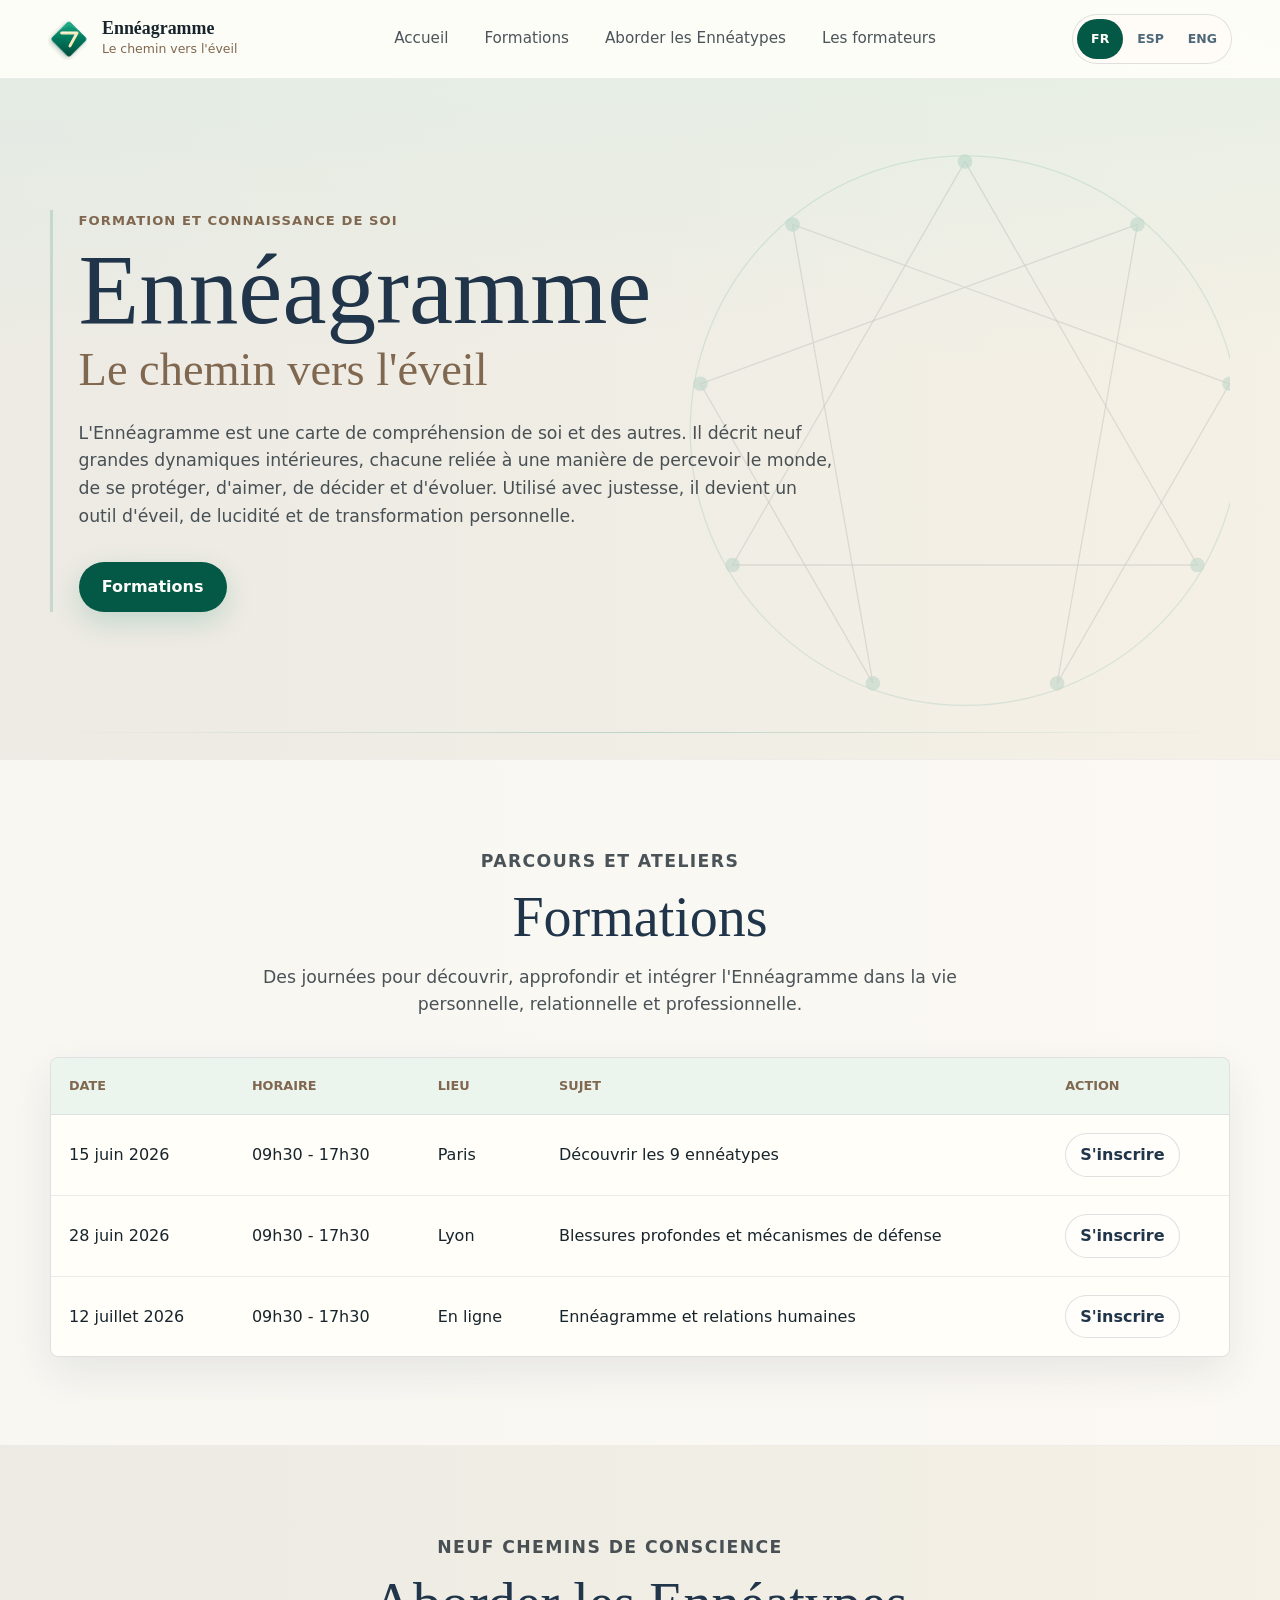
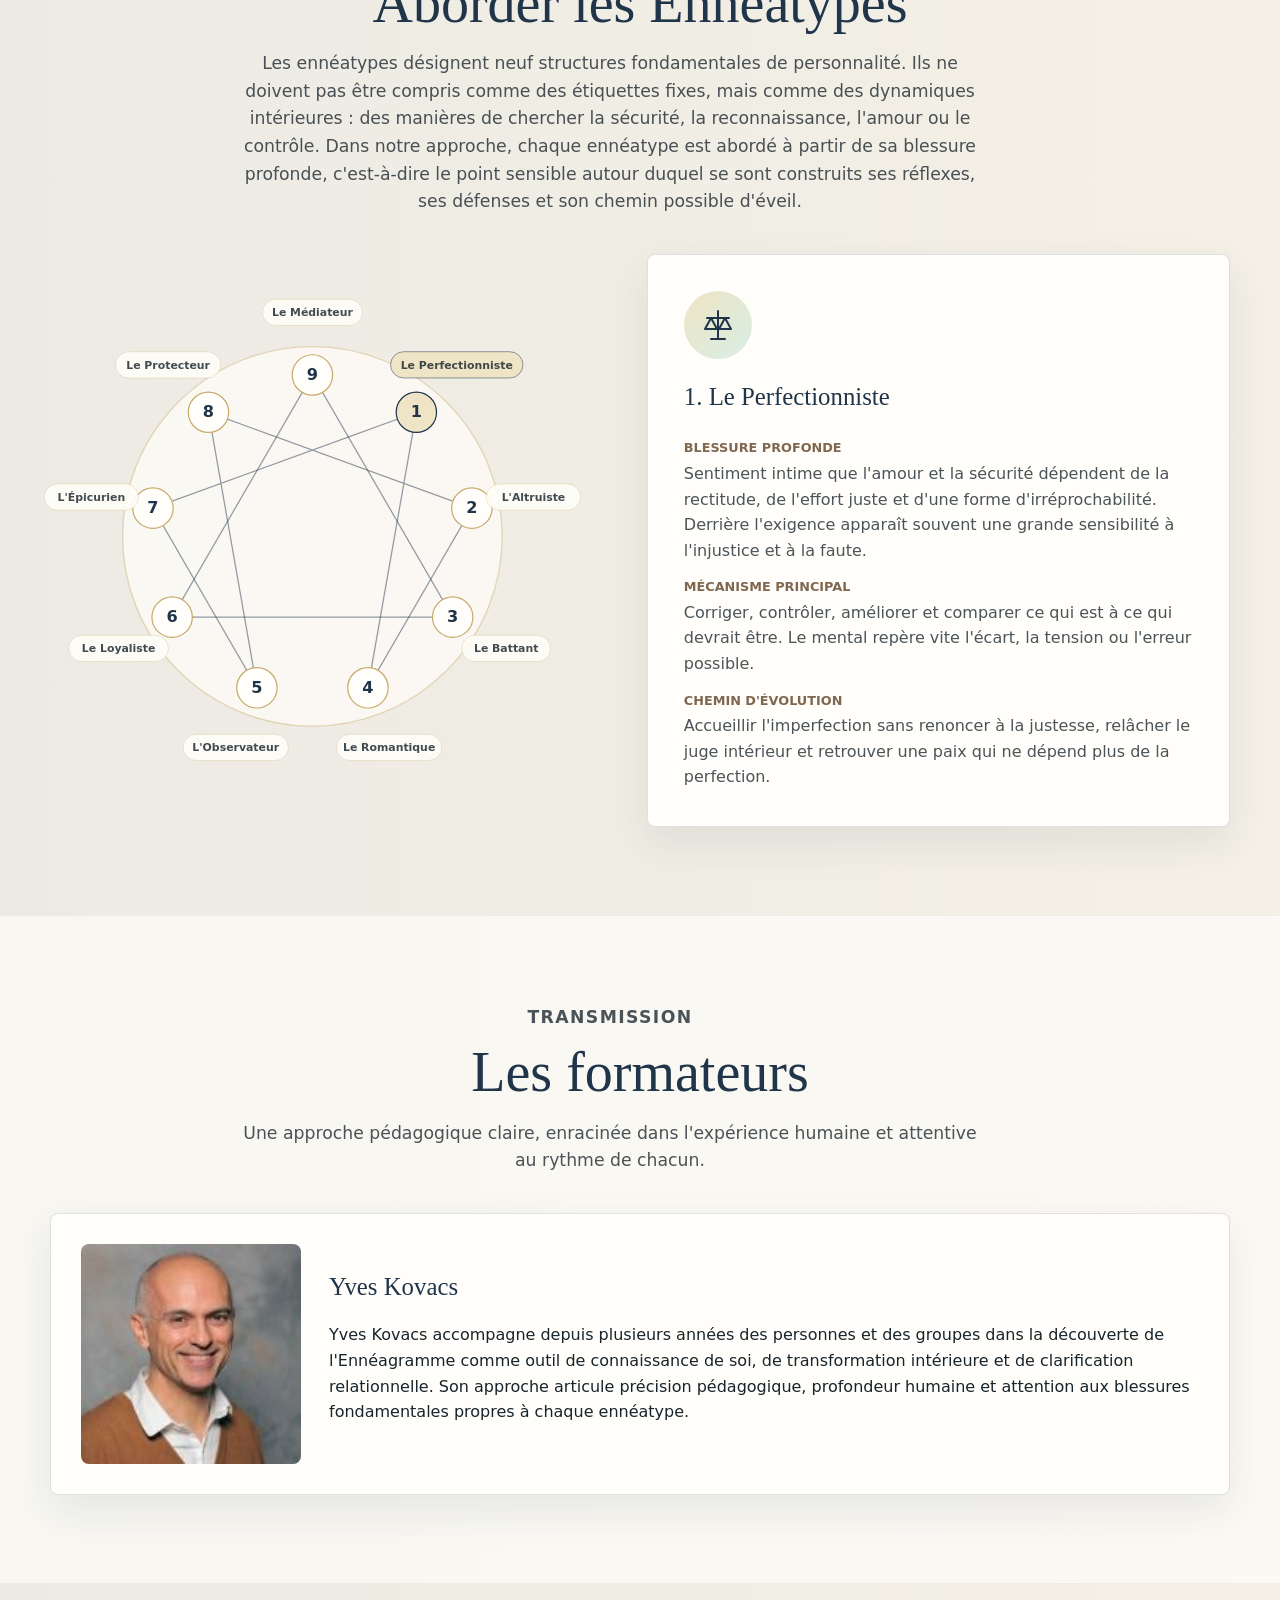
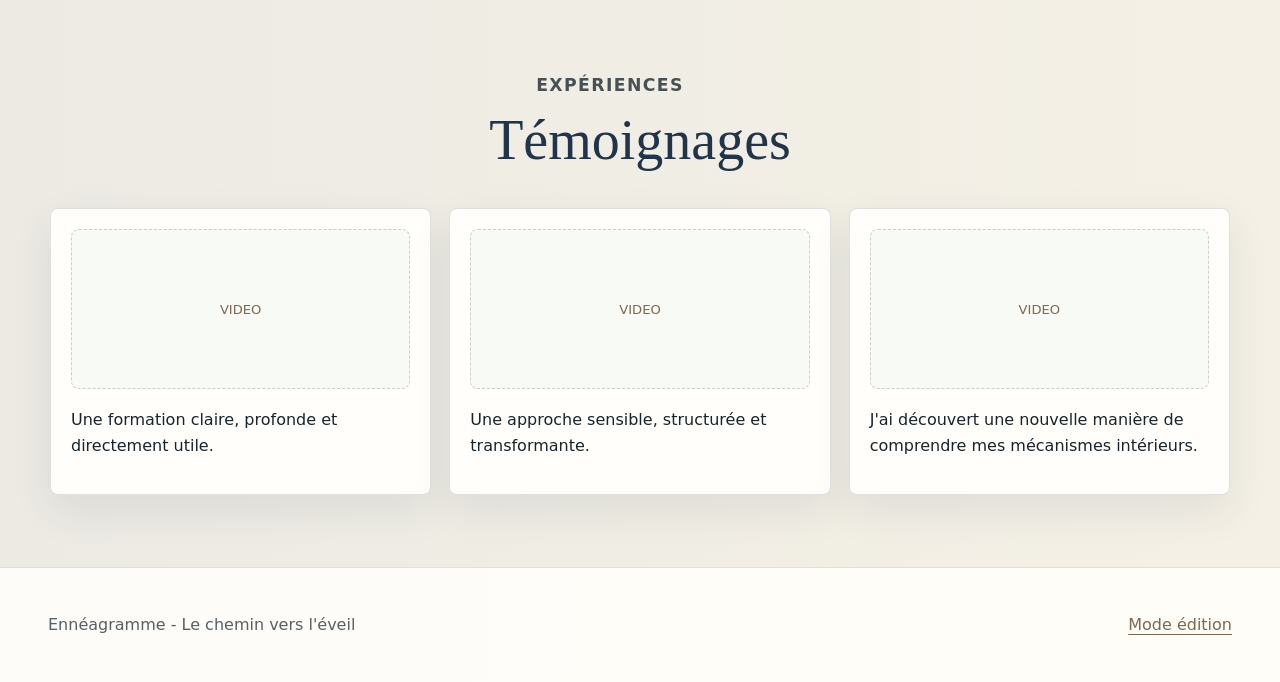
==== index.html @ 119adbb8 "Publish enneagramme site" ====
<!doctype html>
<html lang="fr">
  <head>
    <meta charset="utf-8" />
    <meta name="viewport" content="width=device-width, initial-scale=1" />
    <meta
      name="description"
      content="Formations Ennéagramme - Le chemin vers l'éveil."
    />
    <link rel="canonical" href="https://thot-lab.github.io/enneagramme-site/" />
    <meta property="og:title" content="Ennéagramme - Le chemin vers l'éveil" />
    <meta
      property="og:description"
      content="Une offre de formation claire et profonde autour de l'Ennéagramme."
    />
    <meta property="og:type" content="website" />
    <meta property="og:site_name" content="Ennéagramme" />
    <meta property="og:locale" content="fr_FR" />
    <meta property="og:url" content="https://thot-lab.github.io/enneagramme-site/" />
    <meta property="og:image" content="https://thot-lab.github.io/enneagramme-site/assets/images/og-image.png" />
    <meta property="og:image:secure_url" content="https://thot-lab.github.io/enneagramme-site/assets/images/og-image.png" />
    <meta property="og:image:type" content="image/png" />
    <meta property="og:image:width" content="1200" />
    <meta property="og:image:height" content="630" />
    <meta property="og:image:alt" content="Ennéagramme - Le chemin vers l'éveil, formations et transformation intérieure." />
    <meta name="twitter:card" content="summary_large_image" />
    <meta name="twitter:title" content="Ennéagramme - Le chemin vers l'éveil" />
    <meta
      name="twitter:description"
      content="Une offre de formation claire et profonde autour de l'Ennéagramme."
    />
    <meta name="twitter:image" content="https://thot-lab.github.io/enneagramme-site/assets/images/og-image.png" />
    <meta name="twitter:image:alt" content="Ennéagramme - Le chemin vers l'éveil" />
    <meta name="theme-color" content="#00795d" />
    <title>Ennéagramme - Le chemin vers l'éveil</title>
    <link rel="icon" href="assets/images/favicon.ico" sizes="any" />
    <link rel="icon" href="assets/images/favicon.svg" type="image/svg+xml" />
    <link rel="icon" href="assets/images/favicon-32x32.png" sizes="32x32" type="image/png" />
    <link rel="icon" href="assets/images/favicon-16x16.png" sizes="16x16" type="image/png" />
    <link rel="apple-touch-icon" href="assets/images/apple-touch-icon.png" />
    <link rel="manifest" href="site.webmanifest" />
    <link rel="stylesheet" href="css/style.css" />
  </head>
  <body>
    <header class="site-header">
      <a class="brand" href="#accueil" aria-label="Retour à l'accueil">
        <span class="brand-mark">
          <img src="assets/images/logo.svg" alt="" />
        </span>
        <span>
          <strong data-i18n="site.title">Ennéagramme</strong>
          <small data-i18n="site.subtitle">Le chemin vers l'éveil</small>
        </span>
      </a>

      <button class="mobile-menu-button" type="button" aria-expanded="false" aria-controls="main-nav">
        <span></span>
        <span></span>
        <span></span>
      </button>

      <nav id="main-nav" class="main-nav" aria-label="Navigation principale">
        <a href="#accueil" data-i18n="nav.home">Accueil</a>
        <a href="#formations" data-i18n="nav.formations">Formations</a>
        <a href="#enneatypes" data-i18n="nav.types">Aborder les Ennéatypes</a>
        <a href="#formateurs" data-i18n="nav.trainers">Les formateurs</a>
      </nav>

      <div class="language-switcher" aria-label="Choix de langue">
        <button type="button" data-lang="fr" class="active">FR</button>
        <button type="button" data-lang="es">ESP</button>
        <button type="button" data-lang="en">ENG</button>
      </div>
    </header>

    <main>
      <section id="accueil" class="hero section">
        <div id="home-enneagram" class="hero-symbol" aria-hidden="true"></div>
        <div class="hero-content">
          <p class="eyebrow" data-i18n="hero.eyebrow" data-editable>Formation et connaissance de soi</p>
          <h1>
            <span data-i18n="hero.title" data-editable>Ennéagramme</span>
            <em data-i18n="hero.subtitle" data-editable>Le chemin vers l'éveil</em>
          </h1>
          <p class="hero-text" data-i18n="hero.text" data-editable>
            L'Ennéagramme est une carte de compréhension de soi et des autres. Il décrit neuf grandes
            dynamiques intérieures, chacune reliée à une manière de percevoir le monde, de se protéger,
            d'aimer, de décider et d'évoluer. Utilisé avec justesse, il devient un outil d'éveil, de
            lucidité et de transformation personnelle.
          </p>
          <a class="primary-button" href="#formations" data-i18n="hero.cta">Formations</a>
        </div>
      </section>

      <section id="formations" class="section section-soft">
        <div class="section-heading">
          <p class="eyebrow" data-i18n="formations.eyebrow" data-editable>Parcours et ateliers</p>
          <h2 data-i18n="formations.title" data-editable>Formations</h2>
          <p data-i18n="formations.intro" data-editable>
            Des journées pour découvrir, approfondir et intégrer l'Ennéagramme dans la vie personnelle,
            relationnelle et professionnelle.
          </p>
        </div>

        <div class="table-shell">
          <table class="formations-table">
            <thead>
              <tr>
                <th data-i18n="formations.date">Date</th>
                <th data-i18n="formations.time">Horaire</th>
                <th data-i18n="formations.place">Lieu</th>
                <th data-i18n="formations.topic">Sujet</th>
                <th data-i18n="formations.action">Action</th>
              </tr>
            </thead>
            <tbody id="formations-body"></tbody>
          </table>
        </div>
      </section>

      <section id="inscription" class="section registration-section" hidden>
        <div class="registration-panel">
          <button class="ghost-button" type="button" id="back-to-formations" data-i18n="registration.back">
            Retour aux formations
          </button>
          <div class="section-heading left">
            <p class="eyebrow" data-i18n="registration.eyebrow">Inscription</p>
            <h2 data-i18n="registration.title">Demande d'inscription</h2>
          </div>

          <div id="selected-formation" class="selected-formation"></div>

          <form id="registration-form" class="registration-form">
            <label>
              <span data-i18n="registration.firstName">Prénom</span>
              <input type="text" name="firstName" required autocomplete="given-name" />
            </label>
            <label>
              <span data-i18n="registration.lastName">Nom</span>
              <input type="text" name="lastName" required autocomplete="family-name" />
            </label>
            <label>
              <span data-i18n="registration.phone">Téléphone</span>
              <input type="tel" name="phone" required autocomplete="tel" />
            </label>
            <label>
              <span data-i18n="registration.email">Email</span>
              <input type="email" name="email" required autocomplete="email" />
            </label>
            <button class="primary-button" type="submit" data-i18n="registration.submit">Valider</button>
          </form>
          <p id="registration-message" class="form-message" role="status"></p>
        </div>
      </section>

      <section id="enneatypes" class="section">
        <div class="section-heading">
          <p class="eyebrow" data-i18n="types.eyebrow" data-editable>Neuf chemins de conscience</p>
          <h2 data-i18n="types.title" data-editable>Aborder les Ennéatypes</h2>
          <p data-i18n="types.intro" data-editable>
            Les ennéatypes désignent neuf structures fondamentales de personnalité. Ils ne doivent pas
            être compris comme des étiquettes fixes, mais comme des dynamiques intérieures : des manières
            de chercher la sécurité, la reconnaissance, l'amour ou le contrôle. Dans notre approche,
            chaque ennéatype est abordé à partir de sa blessure profonde, c'est-à-dire le point sensible
            autour duquel se sont construits ses réflexes, ses défenses et son chemin possible d'éveil.
          </p>
        </div>

        <div class="types-layout">
          <div id="types-enneagram" class="enneagram-holder interactive" aria-label="Ennéatypes cliquables"></div>
          <article id="type-card" class="type-card" aria-live="polite"></article>
        </div>
      </section>

      <section id="formateurs" class="section section-soft">
        <div class="section-heading">
          <p class="eyebrow" data-i18n="trainers.eyebrow" data-editable>Transmission</p>
          <h2 data-i18n="trainers.title" data-editable>Les formateurs</h2>
          <p data-i18n="trainers.intro" data-editable>
            Une approche pédagogique claire, enracinée dans l'expérience humaine et attentive au rythme de chacun.
          </p>
        </div>

        <div class="trainer-grid">
          <article class="trainer-card">
            <div class="trainer-photo">
              <img src="assets/images/yves-kovacs.jpg" alt="Portrait de Yves Kovacs" />
              <span>YK</span>
            </div>
            <div>
              <h3 data-i18n="trainers.yves.name" data-editable>Yves Kovacs</h3>
              <p data-i18n="trainers.yves.bio" data-editable>
                Yves Kovacs accompagne depuis plusieurs années des personnes et des groupes dans la
                découverte de l'Ennéagramme comme outil de connaissance de soi, de transformation
                intérieure et de clarification relationnelle. Son approche articule précision pédagogique,
                profondeur humaine et attention aux blessures fondamentales propres à chaque ennéatype.
              </p>
            </div>
          </article>
        </div>
      </section>

      <section id="temoignages" class="section testimonials">
        <div class="section-heading">
          <p class="eyebrow" data-i18n="testimonials.eyebrow" data-editable>Expériences</p>
          <h2 data-i18n="testimonials.title" data-editable>Témoignages</h2>
        </div>

        <div class="testimonial-grid">
          <article class="testimonial-card">
            <div class="video-slot">Video</div>
            <p data-i18n="testimonials.items.0" data-editable>Une formation claire, profonde et directement utile.</p>
          </article>
          <article class="testimonial-card">
            <div class="video-slot">Video</div>
            <p data-i18n="testimonials.items.1" data-editable>Une approche sensible, structurée et transformante.</p>
          </article>
          <article class="testimonial-card">
            <div class="video-slot">Video</div>
            <p data-i18n="testimonials.items.2" data-editable>
              J'ai découvert une nouvelle manière de comprendre mes mécanismes intérieurs.
            </p>
          </article>
        </div>
      </section>
    </main>

    <footer class="site-footer">
      <p>
        <span data-i18n="footer.text" data-editable>Ennéagramme - Le chemin vers l'éveil</span>
      </p>
      <div class="footer-actions">
        <button type="button" class="text-button" id="admin-toggle" data-i18n="admin.button">Mode édition</button>
        <button type="button" class="text-button admin-only" id="export-data" data-i18n="admin.export">
          Exporter les données
        </button>
      </div>
    </footer>

    <script src="js/main.js"></script>
  </body>
</html>
---- css/style.css ----
:root {
  --ivory: #f7f4ec;
  --paper: #fffefa;
  --ink: #18242c;
  --night: #20344a;
  --blue: #4e6879;
  --emerald: #00795d;
  --emerald-dark: #045846;
  --mint: #d8eee4;
  --gold: #c6a968;
  --gold-soft: #efe4c5;
  --brown: #80674f;
  --sage: #8b9a86;
  --line: rgba(32, 52, 74, 0.14);
  --shadow: 0 16px 42px rgba(32, 52, 74, 0.09);
  --radius: 8px;
  --max-width: 1180px;
}

* {
  box-sizing: border-box;
}

html {
  scroll-behavior: smooth;
  overflow-x: clip;
}

body {
  margin: 0;
  color: var(--ink);
  background:
    linear-gradient(180deg, rgba(216, 238, 228, 0.55), rgba(247, 244, 236, 0) 360px),
    linear-gradient(90deg, rgba(32, 52, 74, 0.05), rgba(198, 169, 104, 0.05)),
    var(--ivory);
  font-family: Inter, ui-sans-serif, system-ui, -apple-system, BlinkMacSystemFont, "Segoe UI", sans-serif;
  line-height: 1.6;
  overflow-x: clip;
}

a {
  color: inherit;
  text-decoration: none;
}

button,
input {
  font: inherit;
}

.site-header {
  position: sticky;
  top: 0;
  z-index: 20;
  display: grid;
  grid-template-columns: auto 1fr auto;
  align-items: center;
  gap: 24px;
  min-height: 78px;
  padding: 14px clamp(18px, 4vw, 48px);
  border-bottom: 1px solid rgba(32, 52, 74, 0.08);
  background: rgba(255, 254, 250, 0.92);
  backdrop-filter: blur(18px);
}

.brand {
  display: inline-flex;
  align-items: center;
  gap: 12px;
  min-width: 210px;
}

.brand-mark {
  display: grid;
  place-items: center;
  width: 42px;
  height: 42px;
  flex: 0 0 auto;
}

.brand-mark img {
  display: block;
  width: 42px;
  height: 42px;
}

.brand strong,
.brand small {
  display: block;
}

.brand strong {
  font-family: Georgia, "Times New Roman", serif;
  font-size: 1.12rem;
  line-height: 1.1;
}

.brand small {
  color: var(--brown);
  font-size: 0.78rem;
}

.main-nav {
  display: flex;
  justify-content: center;
  gap: clamp(14px, 3vw, 36px);
  color: rgba(24, 36, 44, 0.78);
  font-size: 0.95rem;
}

.main-nav a {
  padding: 8px 0;
  border-bottom: 1px solid transparent;
}

.main-nav a:hover,
.main-nav a:focus-visible {
  color: var(--night);
  border-color: var(--gold);
}

.language-switcher {
  display: inline-flex;
  gap: 4px;
  padding: 4px;
  border: 1px solid var(--line);
  border-radius: 999px;
  background: rgba(255, 253, 248, 0.68);
}

.language-switcher button,
.text-button,
.ghost-button,
.primary-button,
.table-button,
.danger-button {
  min-height: 40px;
  border: 0;
  cursor: pointer;
}

.language-switcher button {
  min-width: 46px;
  padding: 6px 10px;
  border-radius: 999px;
  color: var(--blue);
  background: transparent;
  font-size: 0.78rem;
  font-weight: 700;
  letter-spacing: 0;
}

.language-switcher button.active {
  color: var(--paper);
  background: var(--emerald-dark);
}

.mobile-menu-button {
  display: none;
  width: 44px;
  height: 44px;
  border: 1px solid var(--line);
  border-radius: var(--radius);
  background: var(--paper);
}

.mobile-menu-button span {
  display: block;
  width: 18px;
  height: 2px;
  margin: 4px auto;
  background: var(--night);
}

.section {
  width: min(calc(100% - 36px), var(--max-width));
  margin: 0 auto;
  padding: 88px 0;
}

.section-soft {
  width: 100%;
  max-width: none;
  padding-inline: max(18px, calc((100vw - var(--max-width)) / 2));
  background: rgba(255, 254, 250, 0.66);
  border-block: 1px solid rgba(32, 52, 74, 0.06);
}

.hero {
  position: relative;
  overflow: hidden;
  display: grid;
  grid-template-columns: minmax(0, 1fr);
  align-items: center;
  min-height: min(680px, calc(100vh - 118px));
  padding-top: 48px;
  padding-bottom: 64px;
}

.hero::after {
  content: "";
  position: absolute;
  left: 0;
  right: 0;
  bottom: 26px;
  height: 1px;
  background: linear-gradient(90deg, transparent, rgba(0, 121, 93, 0.22), transparent);
  pointer-events: none;
}

.hero-content {
  position: relative;
  z-index: 2;
  min-width: 0;
  max-width: 880px;
  padding-left: clamp(0px, 2vw, 28px);
  border-left: 3px solid rgba(0, 121, 93, 0.16);
}

.eyebrow {
  margin: 0 0 12px;
  color: var(--brown);
  font-size: 0.82rem;
  font-weight: 750;
  letter-spacing: 0.08em;
  text-transform: uppercase;
}

h1,
h2,
h3 {
  margin: 0;
  color: var(--night);
  font-family: Georgia, "Times New Roman", serif;
  font-weight: 500;
  letter-spacing: 0;
}

h1 {
  max-width: 820px;
  font-size: 6.2rem;
  line-height: 0.94;
}

h1 em {
  display: block;
  margin-top: 12px;
  color: var(--brown);
  font-size: 2.9rem;
  font-style: normal;
}

h2 {
  font-size: 3.5rem;
  line-height: 1.05;
}

h3 {
  font-size: 1.55rem;
}

.hero-text,
.section-heading p {
  max-width: 760px;
  color: rgba(24, 36, 44, 0.78);
  font-size: 1.08rem;
}

.hero-text {
  margin: 28px 0 32px;
}

.primary-button {
  display: inline-flex;
  align-items: center;
  justify-content: center;
  min-width: 148px;
  padding: 12px 22px;
  border-radius: 999px;
  color: var(--paper);
  background: var(--emerald-dark);
  font-weight: 720;
  box-shadow: 0 10px 28px rgba(0, 121, 93, 0.18);
}

.primary-button:hover,
.primary-button:focus-visible {
  background: var(--night);
}

.enneagram-holder {
  width: min(100%, 540px);
  aspect-ratio: 1;
}

.hero-symbol {
  position: absolute;
  z-index: 1;
  top: 50%;
  right: max(-160px, -9vw);
  width: min(68vw, 760px);
  aspect-ratio: 1;
  transform: translateY(-48%);
  opacity: 0.2;
  filter: drop-shadow(0 32px 65px rgba(32, 52, 74, 0.08));
  pointer-events: none;
}

.enneagram-svg {
  width: 100%;
  height: 100%;
  overflow: visible;
}

.enneagram-ring {
  fill: rgba(255, 253, 248, 0.75);
  stroke: rgba(198, 169, 104, 0.42);
  stroke-width: 1.3;
}

.hero-symbol .enneagram-ring {
  fill: transparent;
  stroke: rgba(0, 121, 93, 0.55);
  stroke-width: 0.9;
}

.enneagram-line {
  fill: none;
  stroke: rgba(32, 52, 74, 0.48);
  stroke-width: 1.25;
}

.hero-symbol .enneagram-line {
  stroke: rgba(32, 52, 74, 0.56);
  stroke-width: 0.9;
}

.enneagram-node circle {
  fill: var(--paper);
  stroke: var(--gold);
  stroke-width: 1.2;
}

.enneagram-dot {
  fill: rgba(0, 121, 93, 0.62);
}

.enneagram-node text {
  fill: var(--night);
  font-weight: 760;
}

.enneagram-label {
  fill: rgba(24, 36, 44, 0.82);
  font-size: 10.8px;
  font-weight: 700;
}

.enneagram-label-pill {
  fill: rgba(255, 253, 248, 0.9);
  stroke: rgba(198, 169, 104, 0.35);
  stroke-width: 0.8;
}

.interactive .enneagram-label-group {
  cursor: pointer;
}

.interactive .enneagram-node {
  cursor: pointer;
}

.interactive .enneagram-node:hover circle,
.interactive .enneagram-node.active circle {
  fill: var(--gold-soft);
  stroke: var(--night);
}

.interactive .enneagram-label-group:hover .enneagram-label-pill,
.interactive .enneagram-label-group.active .enneagram-label-pill {
  fill: var(--gold-soft);
  stroke: rgba(32, 52, 74, 0.6);
}

.section-heading {
  max-width: 820px;
  margin: 0 auto 38px;
  text-align: center;
}

.section-heading.left {
  margin-inline: 0;
  text-align: left;
}

.table-shell {
  overflow-x: auto;
  border: 1px solid var(--line);
  border-radius: var(--radius);
  background: rgba(255, 254, 250, 0.92);
  box-shadow: var(--shadow);
}

.formations-table {
  width: 100%;
  min-width: 760px;
  border-collapse: collapse;
}

.formations-table th,
.formations-table td {
  padding: 18px;
  border-bottom: 1px solid rgba(32, 52, 74, 0.09);
  text-align: left;
  vertical-align: middle;
}

.formations-table th {
  color: var(--brown);
  background: rgba(216, 238, 228, 0.5);
  font-size: 0.8rem;
  text-transform: uppercase;
}

.formations-table tbody tr:hover {
  background: rgba(216, 238, 228, 0.24);
}

.formations-table tr:last-child td {
  border-bottom: 0;
}

.table-button,
.danger-button,
.ghost-button {
  border: 1px solid var(--line);
  border-radius: 999px;
  background: var(--paper);
  color: var(--night);
  font-weight: 720;
}

.table-button,
.danger-button {
  padding: 8px 14px;
}

.danger-button {
  color: #8f3c32;
}

.ghost-button {
  padding: 10px 16px;
}

.table-input {
  width: 100%;
  min-width: 120px;
  padding: 10px;
  border: 1px solid var(--line);
  border-radius: var(--radius);
  color: var(--ink);
  background: #fff;
}

.admin-add-row {
  margin: 16px 0 0;
}

.registration-section {
  padding-top: 56px;
}

.registration-panel {
  max-width: 820px;
  margin: 0 auto;
  padding: clamp(22px, 5vw, 42px);
  border: 1px solid var(--line);
  border-radius: var(--radius);
  background: rgba(255, 254, 250, 0.94);
  box-shadow: var(--shadow);
}

.selected-formation {
  display: grid;
  grid-template-columns: repeat(4, minmax(0, 1fr));
  gap: 10px;
  margin: 22px 0 30px;
}

.selected-formation div {
  padding: 14px;
  border: 1px solid var(--line);
  border-radius: var(--radius);
  background: rgba(216, 238, 228, 0.24);
}

.selected-formation strong {
  display: block;
  color: var(--brown);
  font-size: 0.78rem;
  text-transform: uppercase;
}

.registration-form {
  display: grid;
  grid-template-columns: repeat(2, minmax(0, 1fr));
  gap: 16px;
}

.registration-form label {
  display: grid;
  gap: 6px;
  color: var(--night);
  font-weight: 720;
}

.registration-form input {
  min-height: 48px;
  padding: 10px 12px;
  border: 1px solid var(--line);
  border-radius: var(--radius);
  background: #fff;
}

.registration-form button {
  grid-column: 1 / -1;
  justify-self: start;
}

.form-message {
  min-height: 28px;
  color: #476b4e;
  font-weight: 720;
}

.types-layout {
  display: grid;
  grid-template-columns: minmax(340px, 0.9fr) minmax(0, 1fr);
  gap: clamp(28px, 6vw, 72px);
  align-items: center;
}

.type-card,
.trainer-card,
.testimonial-card {
  border: 1px solid var(--line);
  border-radius: var(--radius);
  background: var(--paper);
  box-shadow: var(--shadow);
}

.type-card {
  min-height: 410px;
  padding: clamp(22px, 4vw, 36px);
}

.type-card .emblem {
  display: grid;
  place-items: center;
  width: 68px;
  height: 68px;
  margin-bottom: 18px;
  border-radius: 50%;
  color: var(--night);
  background: linear-gradient(135deg, var(--gold-soft), var(--mint));
}

.type-card dl {
  display: grid;
  gap: 14px;
  margin: 22px 0 0;
}

.type-card dt {
  color: var(--brown);
  font-size: 0.8rem;
  font-weight: 780;
  text-transform: uppercase;
}

.type-card dd {
  margin: 2px 0 0;
  color: rgba(24, 36, 44, 0.78);
}

.trainer-grid {
  display: grid;
  gap: 22px;
}

.trainer-card {
  display: grid;
  grid-template-columns: 220px 1fr;
  gap: 28px;
  align-items: center;
  padding: clamp(20px, 3vw, 30px);
}

.trainer-photo {
  position: relative;
  display: grid;
  place-items: center;
  aspect-ratio: 1;
  border-radius: var(--radius);
  overflow: hidden;
  color: var(--night);
  background:
    linear-gradient(135deg, rgba(198, 169, 104, 0.18), rgba(0, 121, 93, 0.14)),
    var(--paper);
  font-family: Georgia, "Times New Roman", serif;
  font-size: 3rem;
}

.trainer-photo img {
  position: absolute;
  inset: 0;
  width: 100%;
  height: 100%;
  object-fit: cover;
}

.trainer-photo img.is-hidden {
  display: none;
}

.testimonials {
  padding-bottom: 72px;
}

.testimonial-grid {
  display: grid;
  grid-template-columns: repeat(3, minmax(0, 1fr));
  gap: 18px;
}

.testimonial-card {
  padding: 20px;
}

.video-slot {
  display: grid;
  place-items: center;
  min-height: 160px;
  margin-bottom: 18px;
  border: 1px dashed rgba(32, 52, 74, 0.22);
  border-radius: var(--radius);
  color: var(--brown);
  background: rgba(216, 238, 228, 0.22);
  font-size: 0.82rem;
  text-transform: uppercase;
}

.site-footer {
  display: flex;
  justify-content: space-between;
  gap: 20px;
  padding: 28px clamp(18px, 4vw, 48px);
  border-top: 1px solid var(--line);
  color: rgba(24, 36, 44, 0.72);
  background: rgba(255, 254, 250, 0.92);
}

.footer-actions {
  display: flex;
  flex-wrap: wrap;
  gap: 10px;
  justify-content: flex-end;
}

.text-button {
  padding: 6px 0;
  color: var(--brown);
  background: transparent;
  text-decoration: underline;
  text-underline-offset: 4px;
}

.admin-only {
  display: none;
}

body.is-admin .admin-only {
  display: inline-flex;
}

body.is-admin [contenteditable="true"] {
  outline: 1px dashed rgba(198, 169, 104, 0.95);
  outline-offset: 4px;
  border-radius: 4px;
}

@media (max-width: 920px) {
  .site-header {
    grid-template-columns: auto auto 1fr;
  }

  .mobile-menu-button {
    display: block;
    order: 2;
  }

  .brand {
    min-width: 0;
  }

  .main-nav {
    position: absolute;
    top: 78px;
    left: 18px;
    right: 18px;
    display: none;
    flex-direction: column;
    gap: 2px;
    padding: 14px;
    border: 1px solid var(--line);
    border-radius: var(--radius);
    background: var(--paper);
    box-shadow: var(--shadow);
  }

  .main-nav.is-open {
    display: flex;
  }

  .language-switcher {
    justify-self: end;
    order: 3;
  }

  .hero,
  .types-layout {
    grid-template-columns: 1fr;
  }

  .hero {
    min-height: auto;
  }

  h1 {
    font-size: 4.3rem;
  }

  h1 em {
    font-size: 2rem;
  }

  h2 {
    font-size: 2.8rem;
  }

  .enneagram-holder {
    max-width: 430px;
    margin: 0 auto;
  }

  .hero-symbol {
    top: 54%;
    right: -220px;
    width: 720px;
    opacity: 0.16;
  }

  .selected-formation,
  .registration-form,
  .trainer-card,
  .testimonial-grid {
    grid-template-columns: 1fr;
  }

  .trainer-photo {
    max-width: 260px;
  }
}

@media (max-width: 560px) {
  .site-header {
    grid-template-columns: minmax(0, 1fr) auto auto;
    gap: 10px;
    padding-inline: 14px;
  }

  .brand {
    gap: 9px;
  }

  .brand strong {
    font-size: 1rem;
  }

  .brand-mark,
  .brand-mark img {
    width: 36px;
    height: 36px;
  }

  .brand small {
    display: none;
  }

  .language-switcher {
    grid-column: 1 / -1;
    gap: 2px;
    justify-self: start;
    margin-top: 2px;
    padding: 3px;
  }

  .language-switcher button {
    min-width: 32px;
    min-height: 34px;
    padding-inline: 6px;
    font-size: 0.7rem;
  }

  .section,
  .section-soft {
    padding-top: 68px;
    padding-bottom: 68px;
  }

  h1 {
    font-size: 3.25rem;
  }

  h1 em {
    font-size: 1.65rem;
  }

  h2 {
    font-size: 2.35rem;
  }

  .hero-symbol {
    right: -250px;
    width: 620px;
  }

  .formations-table th,
  .formations-table td {
    padding: 14px;
  }
}
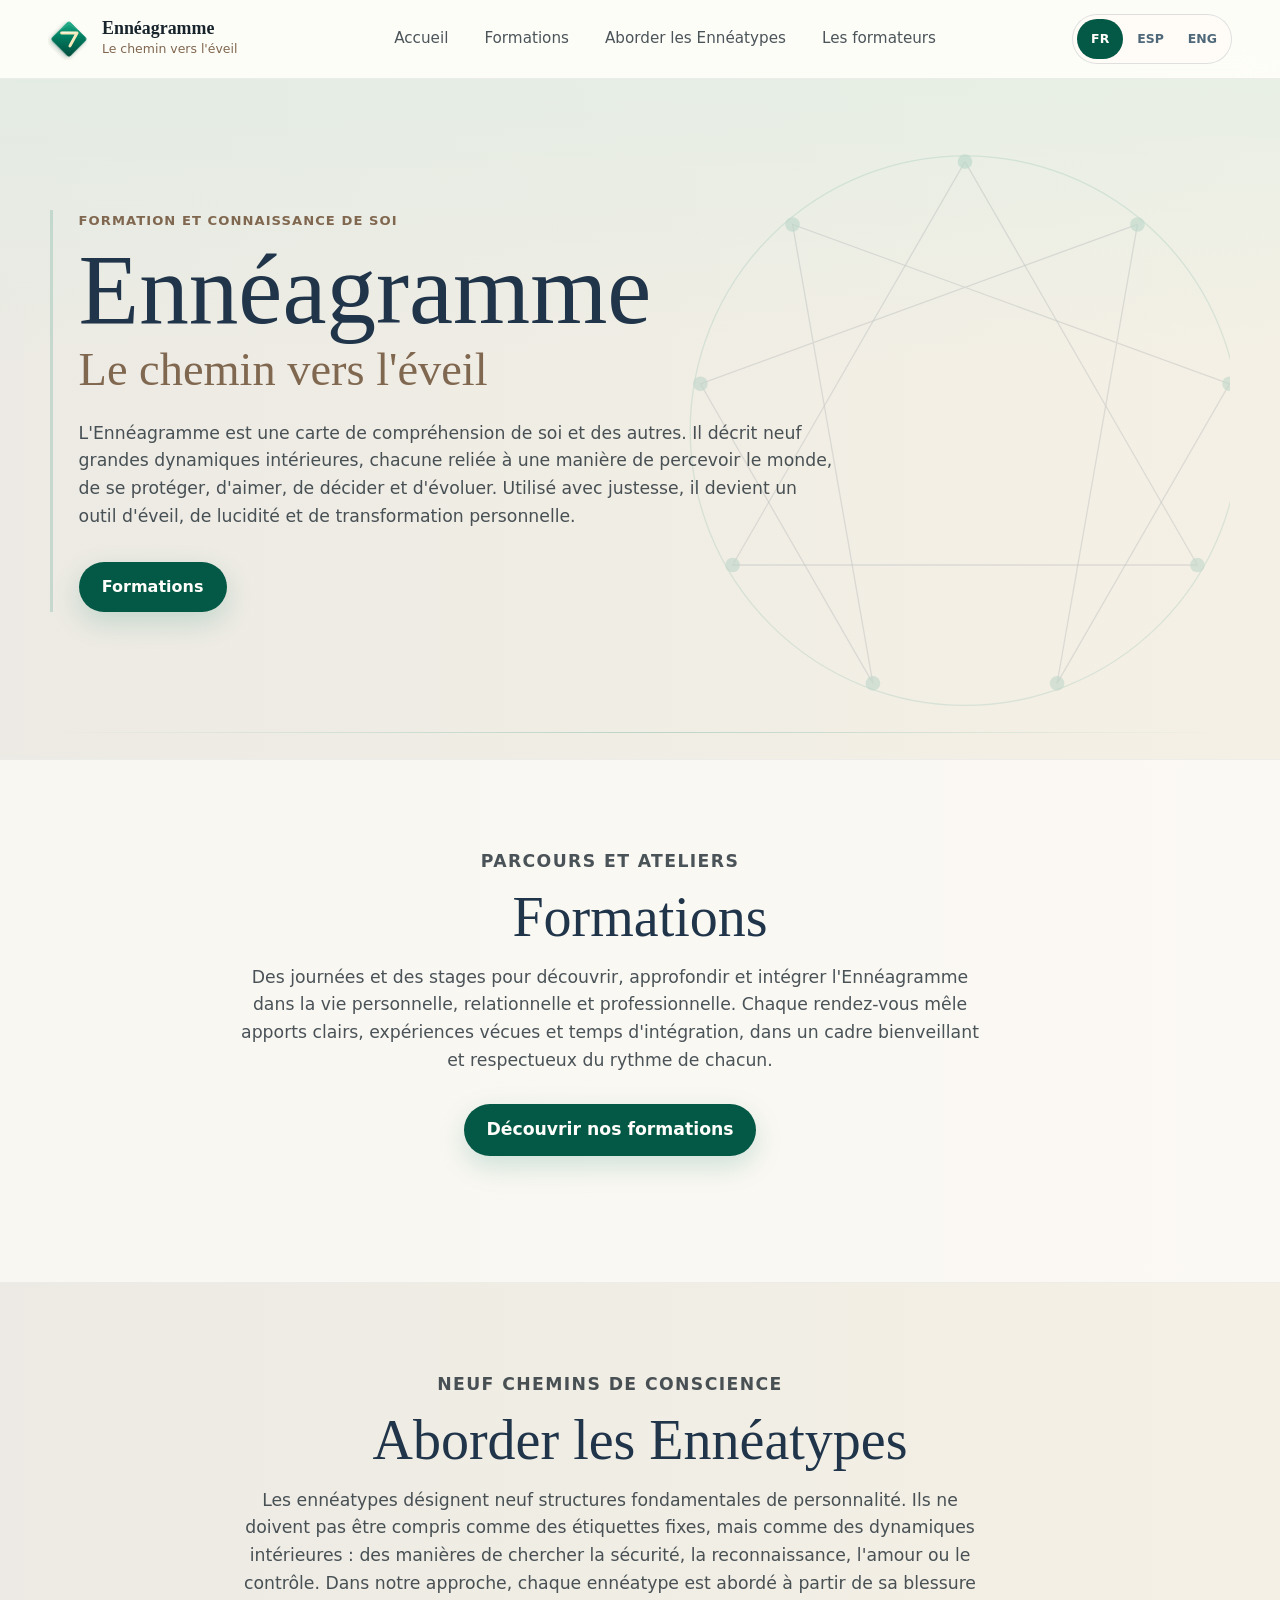
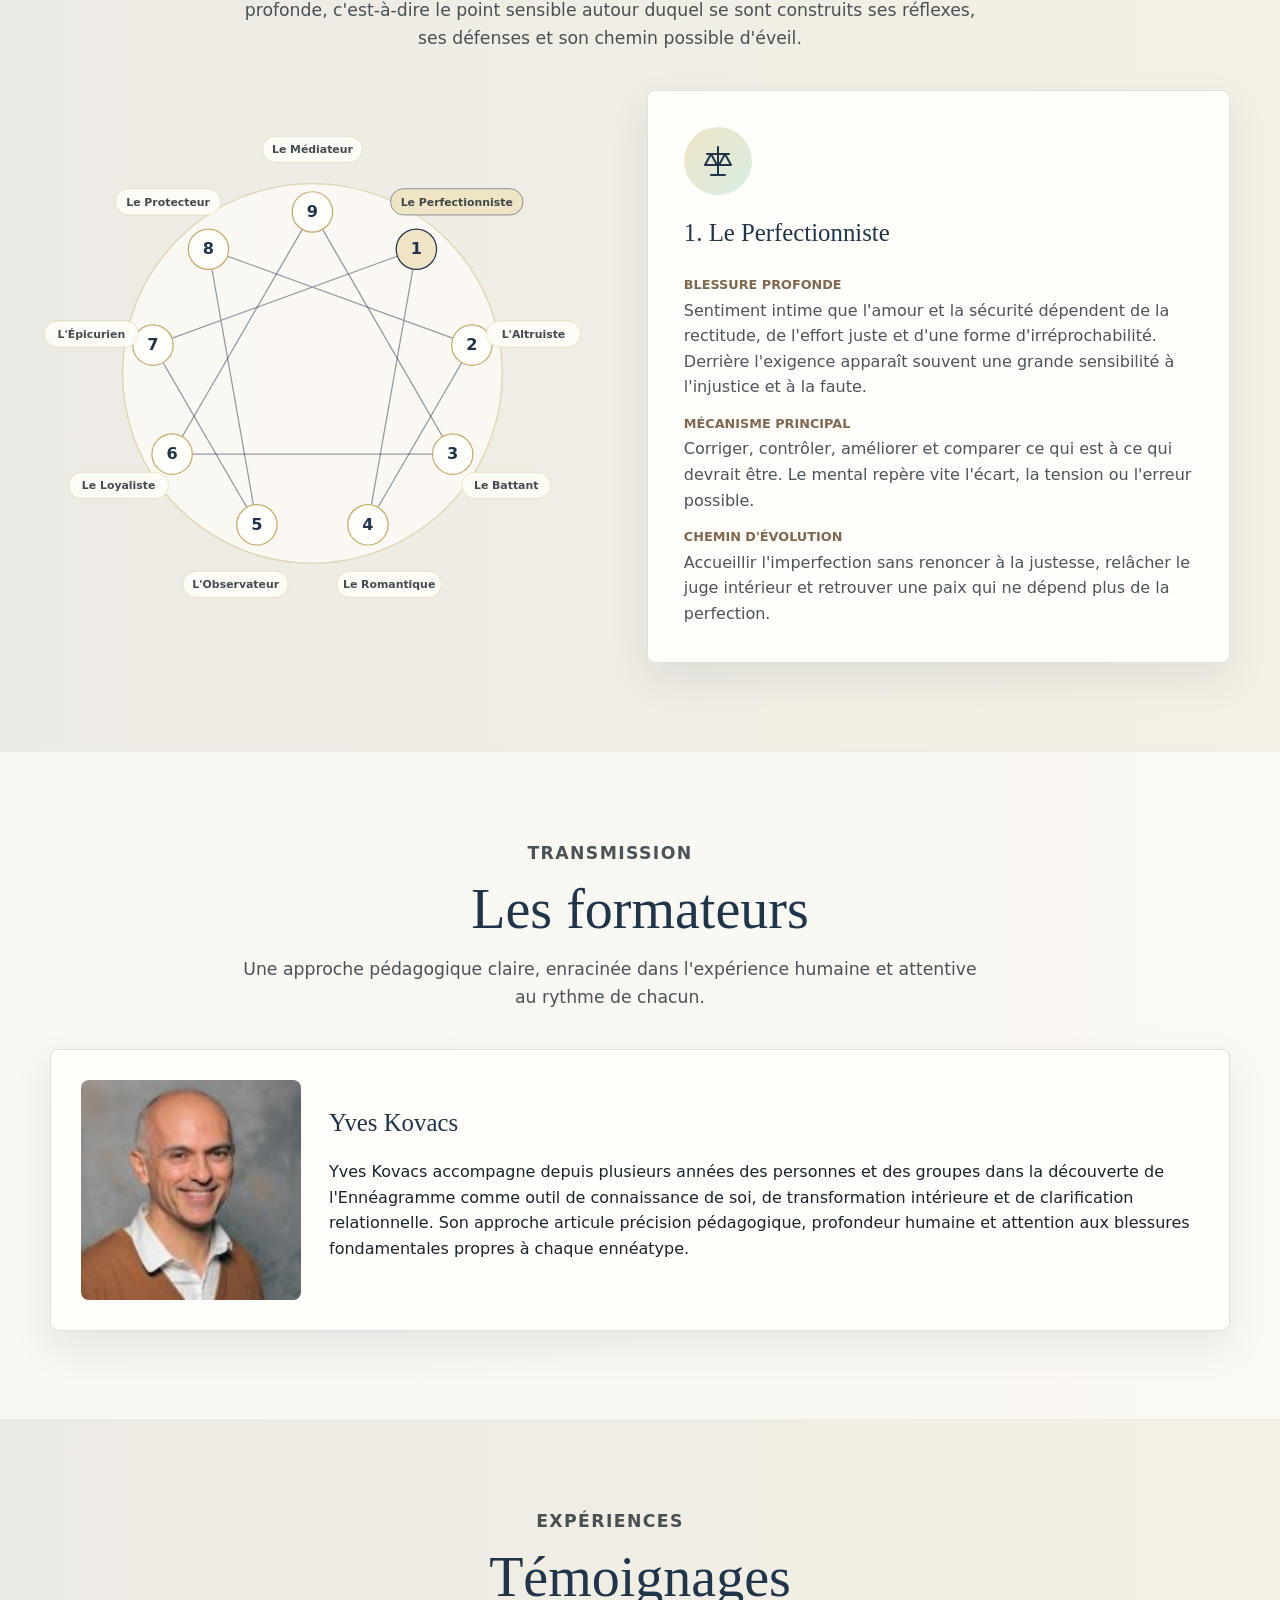
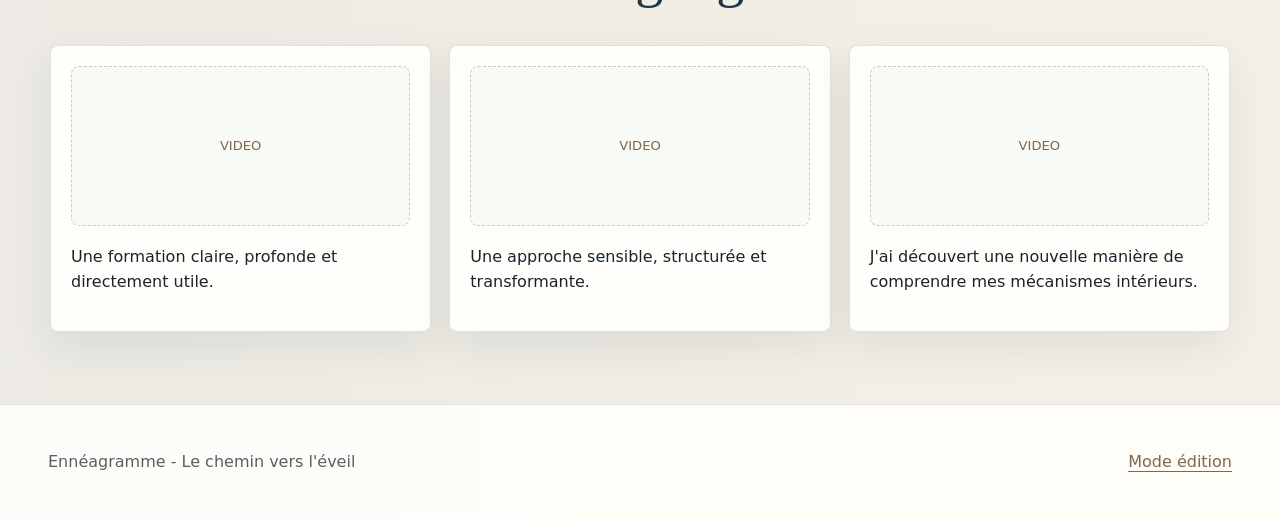
==== commit b4cacaa3: "Ajouter la page formations avec encadrés et formulaires - Accueil : remplacer le tableau des formati" ====
--- a/index.html
+++ b/index.html
@@ -97,59 +97,16 @@
           <p class="eyebrow" data-i18n="formations.eyebrow" data-editable>Parcours et ateliers</p>
           <h2 data-i18n="formations.title" data-editable>Formations</h2>
           <p data-i18n="formations.intro" data-editable>
-            Des journées pour découvrir, approfondir et intégrer l'Ennéagramme dans la vie personnelle,
-            relationnelle et professionnelle.
+            Des journées et des stages pour découvrir, approfondir et intégrer l'Ennéagramme dans la vie
+            personnelle, relationnelle et professionnelle. Chaque rendez-vous mêle apports clairs,
+            expériences vécues et temps d'intégration, dans un cadre bienveillant et respectueux du
+            rythme de chacun.
           </p>
-        </div>
-
-        <div class="table-shell">
-          <table class="formations-table">
-            <thead>
-              <tr>
-                <th data-i18n="formations.date">Date</th>
-                <th data-i18n="formations.time">Horaire</th>
-                <th data-i18n="formations.place">Lieu</th>
-                <th data-i18n="formations.topic">Sujet</th>
-                <th data-i18n="formations.action">Action</th>
-              </tr>
-            </thead>
-            <tbody id="formations-body"></tbody>
-          </table>
-        </div>
-      </section>
-
-      <section id="inscription" class="section registration-section" hidden>
-        <div class="registration-panel">
-          <button class="ghost-button" type="button" id="back-to-formations" data-i18n="registration.back">
-            Retour aux formations
-          </button>
-          <div class="section-heading left">
-            <p class="eyebrow" data-i18n="registration.eyebrow">Inscription</p>
-            <h2 data-i18n="registration.title">Demande d'inscription</h2>
-          </div>
-
-          <div id="selected-formation" class="selected-formation"></div>
-
-          <form id="registration-form" class="registration-form">
-            <label>
-              <span data-i18n="registration.firstName">Prénom</span>
-              <input type="text" name="firstName" required autocomplete="given-name" />
-            </label>
-            <label>
-              <span data-i18n="registration.lastName">Nom</span>
-              <input type="text" name="lastName" required autocomplete="family-name" />
-            </label>
-            <label>
-              <span data-i18n="registration.phone">Téléphone</span>
-              <input type="tel" name="phone" required autocomplete="tel" />
-            </label>
-            <label>
-              <span data-i18n="registration.email">Email</span>
-              <input type="email" name="email" required autocomplete="email" />
-            </label>
-            <button class="primary-button" type="submit" data-i18n="registration.submit">Valider</button>
-          </form>
-          <p id="registration-message" class="form-message" role="status"></p>
+          <p class="formations-cta-wrap">
+            <a class="primary-button" href="formations.html" data-i18n="formations.discover">
+              Découvrir nos formations
+            </a>
+          </p>
         </div>
       </section>
 
--- a/css/style.css
+++ b/css/style.css
@@ -690,9 +690,248 @@
   border-radius: 4px;
 }
 
+/* Section formations (accueil) : bouton découvrir */
+.formations-cta-wrap {
+  margin-top: 30px;
+}
+
+/* Page "Nos formations" */
+.back-home {
+  display: inline-flex;
+  align-items: center;
+  gap: 8px;
+  justify-self: center;
+  padding: 8px 16px;
+  border: 1px solid var(--line);
+  border-radius: 999px;
+  color: var(--night);
+  background: rgba(255, 253, 248, 0.68);
+  font-size: 0.92rem;
+  font-weight: 700;
+}
+
+.back-home:hover,
+.back-home:focus-visible {
+  color: var(--emerald-dark);
+  border-color: var(--gold);
+}
+
+.page-title {
+  font-size: 3.5rem;
+  line-height: 1.05;
+}
+
+.formations-grid {
+  display: grid;
+  grid-template-columns: repeat(3, minmax(0, 1fr));
+  gap: 22px;
+}
+
+.formation-card {
+  display: flex;
+  flex-direction: column;
+  gap: 20px;
+  padding: clamp(22px, 3vw, 30px);
+  border: 1px solid var(--line);
+  border-radius: var(--radius);
+  background: var(--paper);
+  box-shadow: var(--shadow);
+}
+
+.formation-card-body {
+  flex: 1 1 auto;
+}
+
+.formation-place {
+  display: inline-block;
+  margin-bottom: 14px;
+  padding: 5px 12px;
+  border-radius: 999px;
+  color: var(--emerald-dark);
+  background: rgba(216, 238, 228, 0.6);
+  font-size: 0.76rem;
+  font-weight: 750;
+  letter-spacing: 0.04em;
+  text-transform: uppercase;
+}
+
+.formation-title {
+  font-size: 1.5rem;
+  line-height: 1.2;
+}
+
+.formation-desc {
+  margin: 12px 0 0;
+  color: rgba(24, 36, 44, 0.78);
+  font-size: 1rem;
+}
+
+.formation-meta {
+  display: grid;
+  grid-template-columns: repeat(2, minmax(0, 1fr));
+  gap: 12px;
+  margin: 22px 0 0;
+}
+
+.formation-meta dt {
+  color: var(--brown);
+  font-size: 0.74rem;
+  font-weight: 780;
+  text-transform: uppercase;
+}
+
+.formation-meta dd {
+  margin: 3px 0 0;
+  color: var(--night);
+  font-weight: 650;
+}
+
+.formation-register {
+  align-self: stretch;
+  width: 100%;
+}
+
+.organize-card {
+  border-style: dashed;
+  border-color: rgba(0, 121, 93, 0.4);
+  background:
+    linear-gradient(135deg, rgba(216, 238, 228, 0.5), rgba(239, 228, 197, 0.35)),
+    var(--paper);
+}
+
+/* Modales (inscription / organisation) */
+.modal {
+  width: min(640px, calc(100% - 32px));
+  padding: 0;
+  border: 1px solid var(--line);
+  border-radius: var(--radius);
+  background: transparent;
+  box-shadow: 0 30px 80px rgba(32, 52, 74, 0.28);
+}
+
+.modal::backdrop {
+  background: rgba(24, 36, 44, 0.5);
+  backdrop-filter: blur(3px);
+}
+
+.modal-panel {
+  position: relative;
+  padding: clamp(24px, 4vw, 40px);
+  border-radius: var(--radius);
+  background: var(--paper);
+}
+
+.modal-panel .eyebrow {
+  margin-bottom: 8px;
+}
+
+.modal-panel h2 {
+  font-size: 1.9rem;
+  line-height: 1.15;
+}
+
+.modal-close {
+  position: absolute;
+  top: 14px;
+  right: 16px;
+  width: 40px;
+  height: 40px;
+  border: 0;
+  border-radius: 50%;
+  color: var(--night);
+  background: rgba(216, 238, 228, 0.5);
+  font-size: 1.5rem;
+  line-height: 1;
+  cursor: pointer;
+}
+
+.modal-close:hover,
+.modal-close:focus-visible {
+  background: var(--gold-soft);
+}
+
+.modal-lead {
+  margin: 12px 0 0;
+  color: rgba(24, 36, 44, 0.78);
+}
+
+.modal-summary {
+  display: grid;
+  grid-template-columns: repeat(3, minmax(0, 1fr));
+}
+
+.modal-summary .summary-topic {
+  grid-column: 1 / -1;
+  background: rgba(216, 238, 228, 0.42);
+}
+
+.modal-summary .summary-topic strong {
+  text-transform: none;
+  font-size: 1rem;
+  color: var(--night);
+}
+
+.modal-fields {
+  display: grid;
+  grid-template-columns: repeat(2, minmax(0, 1fr));
+  gap: 16px;
+  margin: 24px 0 8px;
+}
+
+.modal-fields label {
+  display: grid;
+  gap: 6px;
+  color: var(--night);
+  font-weight: 720;
+}
+
+.modal-fields .field-full {
+  grid-column: 1 / -1;
+}
+
+.modal-fields input,
+.modal-fields textarea {
+  min-height: 48px;
+  padding: 10px 12px;
+  border: 1px solid var(--line);
+  border-radius: var(--radius);
+  background: #fff;
+  font: inherit;
+  color: var(--ink);
+}
+
+.modal-fields textarea {
+  min-height: 84px;
+  resize: vertical;
+}
+
+.modal-actions {
+  display: flex;
+  flex-wrap: wrap;
+  gap: 12px;
+  justify-content: flex-end;
+  margin-top: 18px;
+}
+
+@media (max-width: 980px) {
+  .formations-grid {
+    grid-template-columns: repeat(2, minmax(0, 1fr));
+  }
+}
+
 @media (max-width: 920px) {
   .site-header {
     grid-template-columns: auto auto 1fr;
+  }
+
+  .back-home {
+    order: 3;
+    justify-self: end;
+    padding: 8px 12px;
+  }
+
+  .back-home span:last-child {
+    display: none;
   }
 
   .mobile-menu-button {
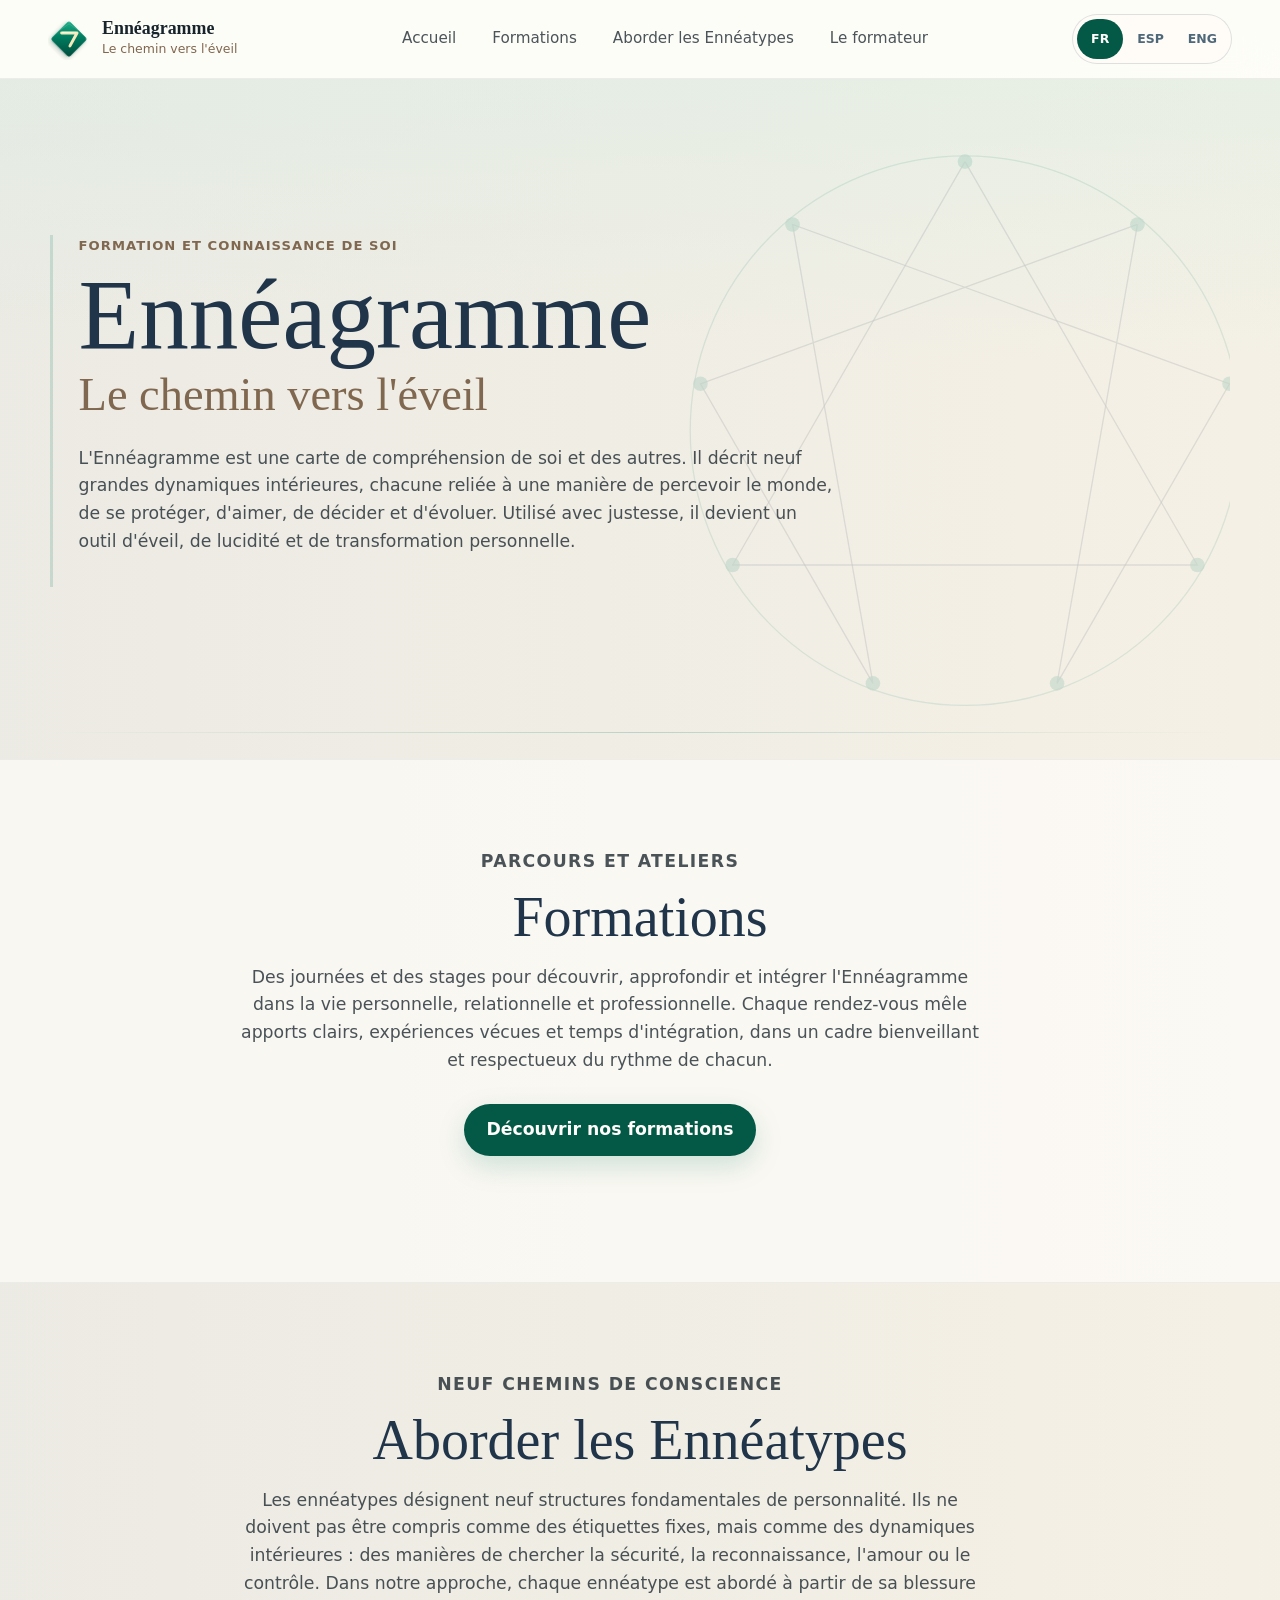
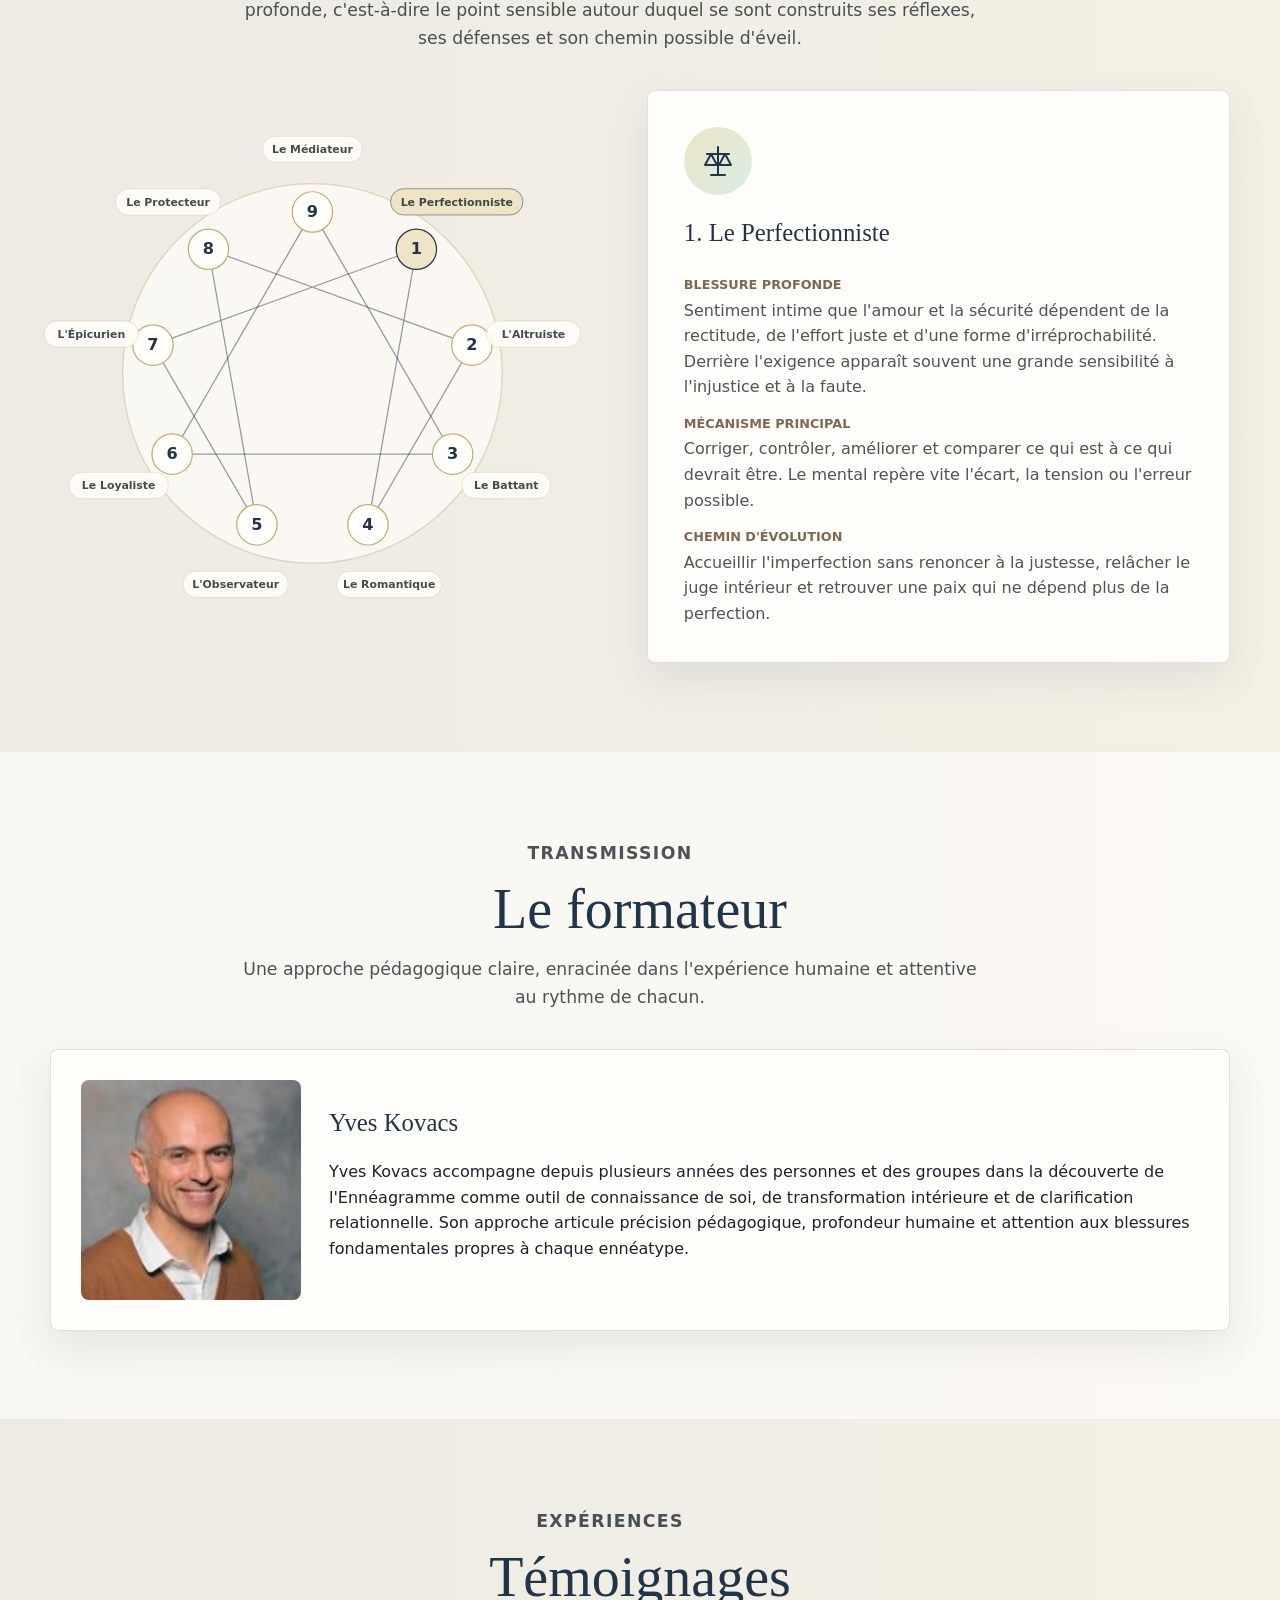
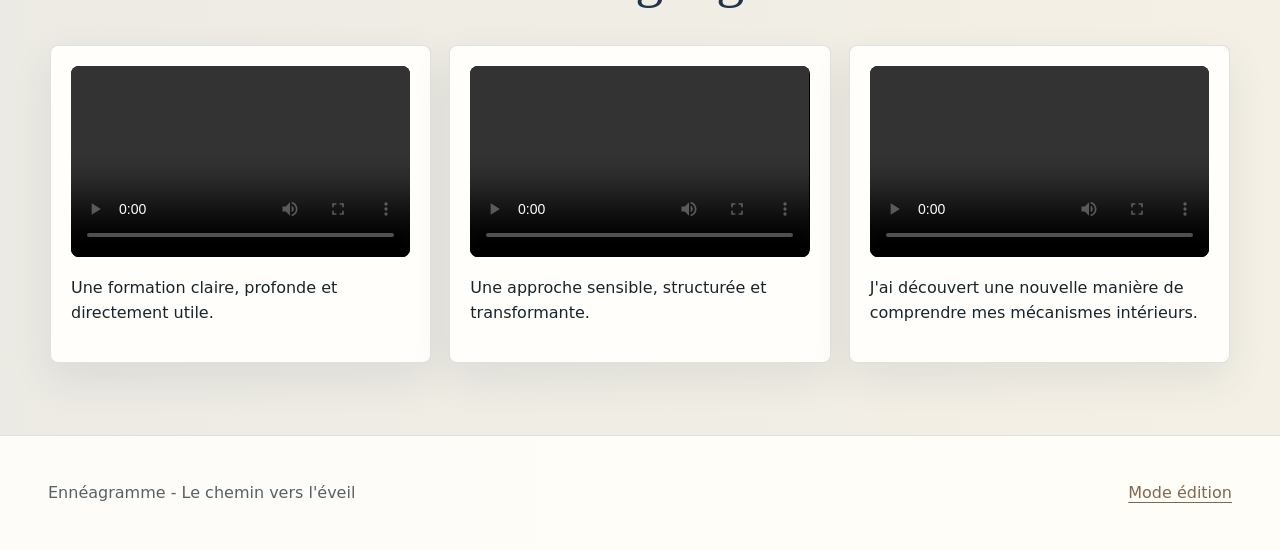
==== commit cd0ca721: "Ajuster l'accueil : retirer CTA hero, formateur au singulier, vidéos témoignages - Supprimer le bout" ====
--- a/index.html
+++ b/index.html
@@ -63,7 +63,7 @@
         <a href="#accueil" data-i18n="nav.home">Accueil</a>
         <a href="#formations" data-i18n="nav.formations">Formations</a>
         <a href="#enneatypes" data-i18n="nav.types">Aborder les Ennéatypes</a>
-        <a href="#formateurs" data-i18n="nav.trainers">Les formateurs</a>
+        <a href="#formateurs" data-i18n="nav.trainers">Le formateur</a>
       </nav>
 
       <div class="language-switcher" aria-label="Choix de langue">
@@ -88,7 +88,6 @@
             d'aimer, de décider et d'évoluer. Utilisé avec justesse, il devient un outil d'éveil, de
             lucidité et de transformation personnelle.
           </p>
-          <a class="primary-button" href="#formations" data-i18n="hero.cta">Formations</a>
         </div>
       </section>
 
@@ -132,7 +131,7 @@
       <section id="formateurs" class="section section-soft">
         <div class="section-heading">
           <p class="eyebrow" data-i18n="trainers.eyebrow" data-editable>Transmission</p>
-          <h2 data-i18n="trainers.title" data-editable>Les formateurs</h2>
+          <h2 data-i18n="trainers.title" data-editable>Le formateur</h2>
           <p data-i18n="trainers.intro" data-editable>
             Une approche pédagogique claire, enracinée dans l'expérience humaine et attentive au rythme de chacun.
           </p>
@@ -165,15 +164,21 @@
 
         <div class="testimonial-grid">
           <article class="testimonial-card">
-            <div class="video-slot">Video</div>
+            <video class="testimonial-video" controls preload="metadata" playsinline>
+              <source src="ITW/ITW1.mp4" type="video/mp4" />
+            </video>
             <p data-i18n="testimonials.items.0" data-editable>Une formation claire, profonde et directement utile.</p>
           </article>
           <article class="testimonial-card">
-            <div class="video-slot">Video</div>
+            <video class="testimonial-video" controls preload="metadata" playsinline>
+              <source src="ITW/ITW2.mp4" type="video/mp4" />
+            </video>
             <p data-i18n="testimonials.items.1" data-editable>Une approche sensible, structurée et transformante.</p>
           </article>
           <article class="testimonial-card">
-            <div class="video-slot">Video</div>
+            <video class="testimonial-video" controls preload="metadata" playsinline>
+              <source src="ITW/ITW3.mp4" type="video/mp4" />
+            </video>
             <p data-i18n="testimonials.items.2" data-editable>
               J'ai découvert une nouvelle manière de comprendre mes mécanismes intérieurs.
             </p>
--- a/css/style.css
+++ b/css/style.css
@@ -638,17 +638,14 @@
   padding: 20px;
 }
 
-.video-slot {
-  display: grid;
-  place-items: center;
-  min-height: 160px;
+.testimonial-video {
+  display: block;
+  width: 100%;
+  aspect-ratio: 16 / 9;
   margin-bottom: 18px;
-  border: 1px dashed rgba(32, 52, 74, 0.22);
-  border-radius: var(--radius);
-  color: var(--brown);
-  background: rgba(216, 238, 228, 0.22);
-  font-size: 0.82rem;
-  text-transform: uppercase;
+  border-radius: var(--radius);
+  background: #000;
+  object-fit: cover;
 }
 
 .site-footer {
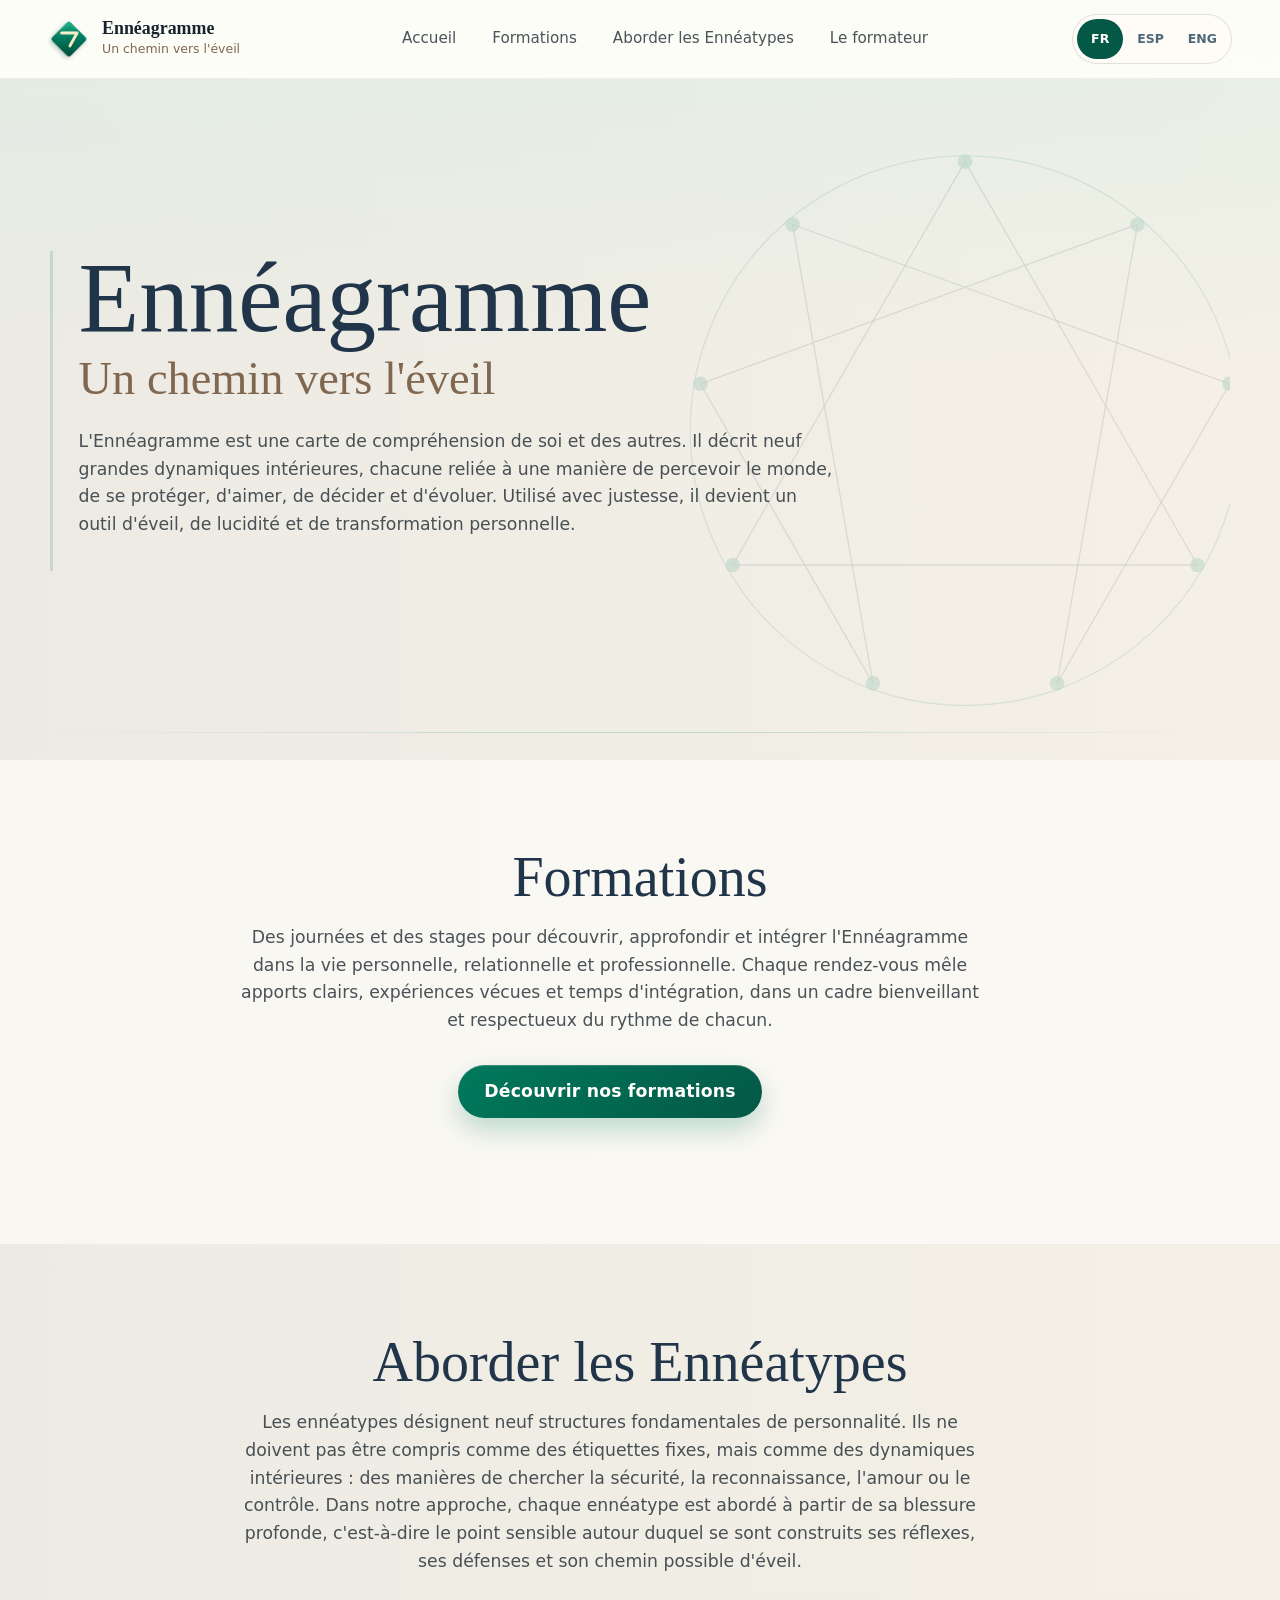
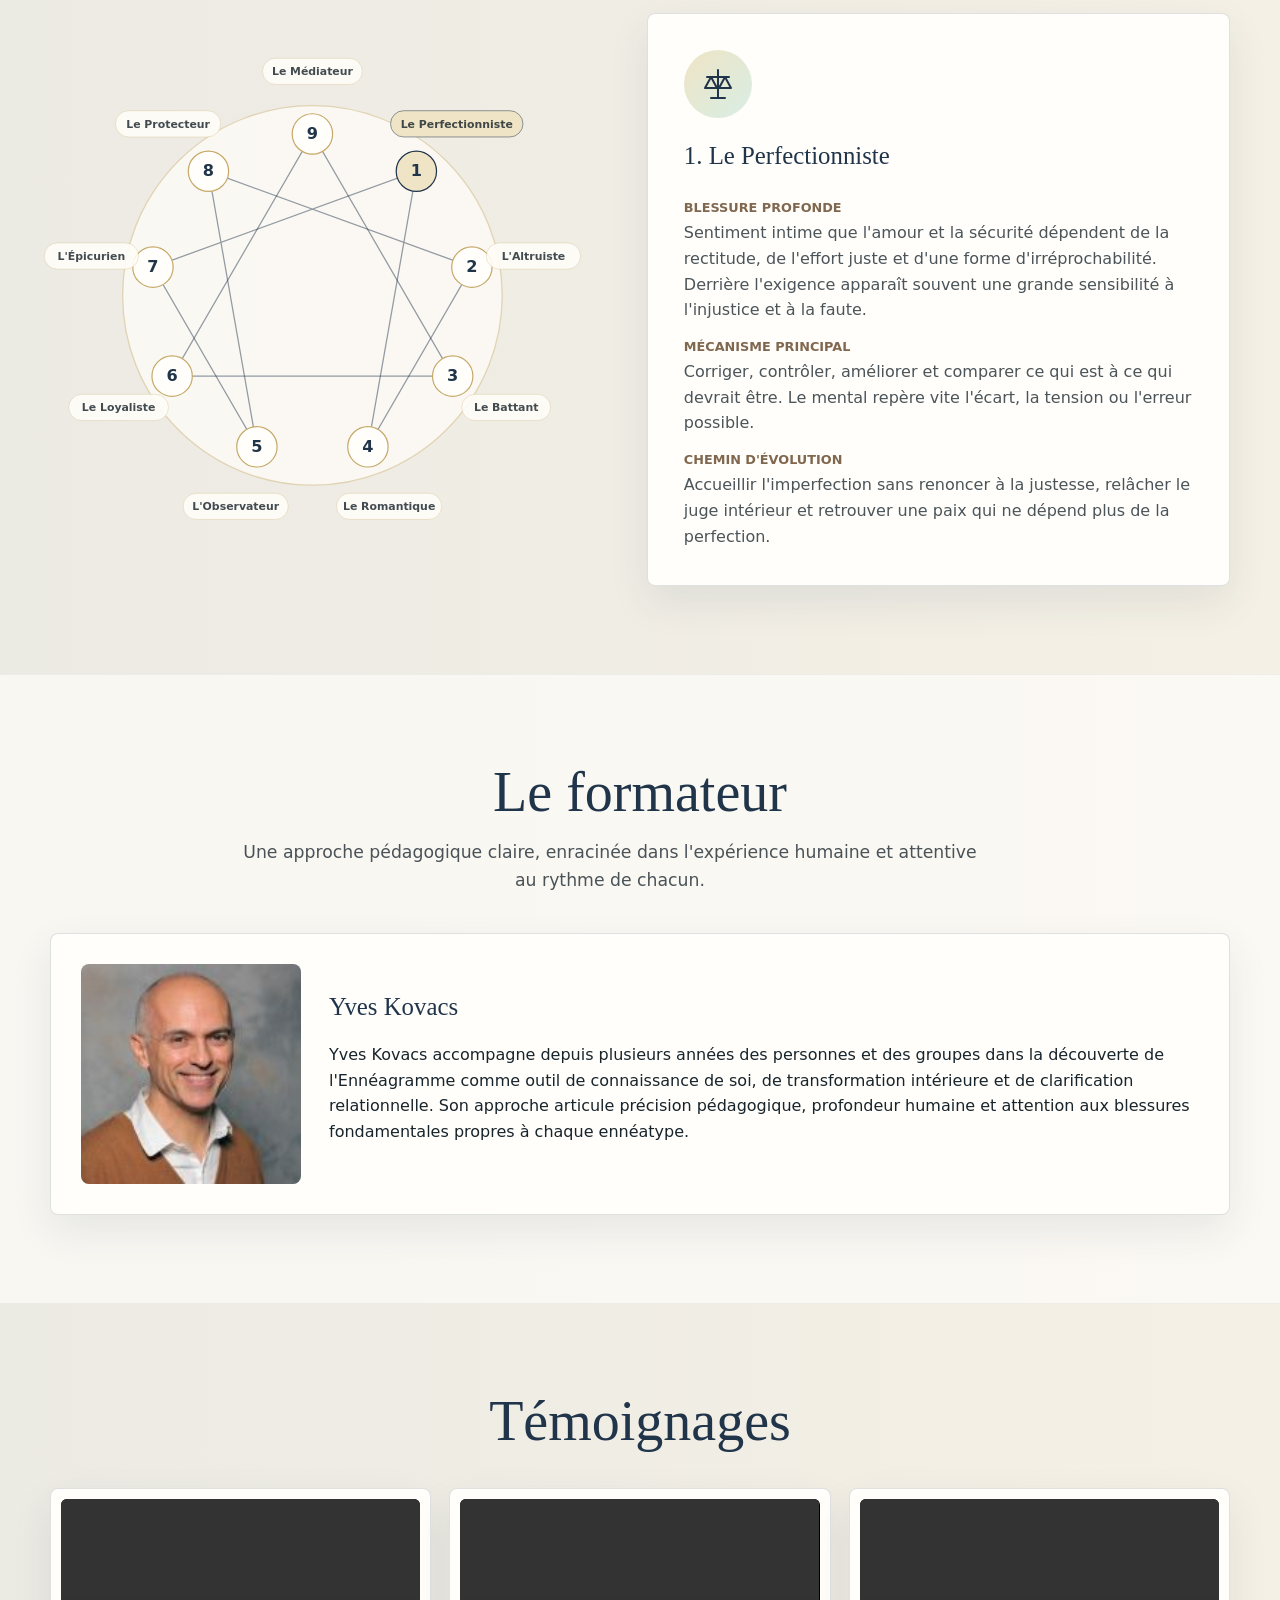
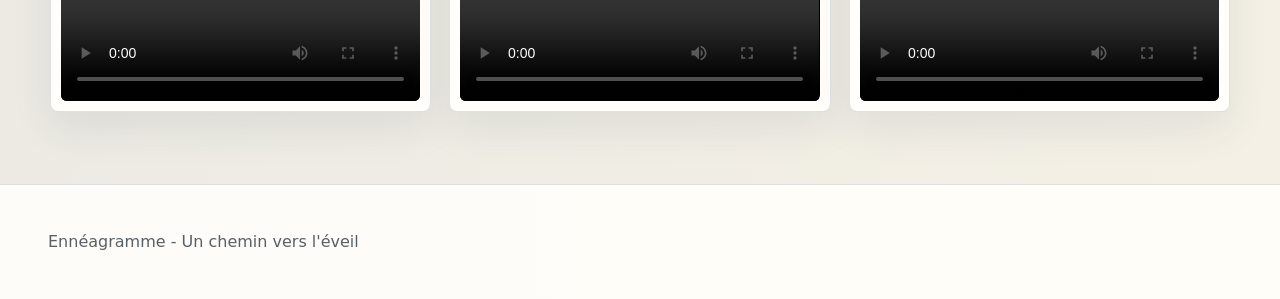
==== commit 65b2eb2b: "Révision design + mode admin sur la page formations - Sous-titre "Un chemin vers l'éveil" (au lieu d" ====
--- a/index.html
+++ b/index.html
@@ -5,10 +5,10 @@
     <meta name="viewport" content="width=device-width, initial-scale=1" />
     <meta
       name="description"
-      content="Formations Ennéagramme - Le chemin vers l'éveil."
+      content="Formations Ennéagramme - Un chemin vers l'éveil."
     />
     <link rel="canonical" href="https://thot-lab.github.io/enneagramme-site/" />
-    <meta property="og:title" content="Ennéagramme - Le chemin vers l'éveil" />
+    <meta property="og:title" content="Ennéagramme - Un chemin vers l'éveil" />
     <meta
       property="og:description"
       content="Une offre de formation claire et profonde autour de l'Ennéagramme."
@@ -22,17 +22,17 @@
     <meta property="og:image:type" content="image/png" />
     <meta property="og:image:width" content="1200" />
     <meta property="og:image:height" content="630" />
-    <meta property="og:image:alt" content="Ennéagramme - Le chemin vers l'éveil, formations et transformation intérieure." />
+    <meta property="og:image:alt" content="Ennéagramme - Un chemin vers l'éveil, formations et transformation intérieure." />
     <meta name="twitter:card" content="summary_large_image" />
-    <meta name="twitter:title" content="Ennéagramme - Le chemin vers l'éveil" />
+    <meta name="twitter:title" content="Ennéagramme - Un chemin vers l'éveil" />
     <meta
       name="twitter:description"
       content="Une offre de formation claire et profonde autour de l'Ennéagramme."
     />
     <meta name="twitter:image" content="https://thot-lab.github.io/enneagramme-site/assets/images/og-image.png" />
-    <meta name="twitter:image:alt" content="Ennéagramme - Le chemin vers l'éveil" />
+    <meta name="twitter:image:alt" content="Ennéagramme - Un chemin vers l'éveil" />
     <meta name="theme-color" content="#00795d" />
-    <title>Ennéagramme - Le chemin vers l'éveil</title>
+    <title>Ennéagramme - Un chemin vers l'éveil</title>
     <link rel="icon" href="assets/images/favicon.ico" sizes="any" />
     <link rel="icon" href="assets/images/favicon.svg" type="image/svg+xml" />
     <link rel="icon" href="assets/images/favicon-32x32.png" sizes="32x32" type="image/png" />
@@ -49,7 +49,7 @@
         </span>
         <span>
           <strong data-i18n="site.title">Ennéagramme</strong>
-          <small data-i18n="site.subtitle">Le chemin vers l'éveil</small>
+          <small data-i18n="site.subtitle">Un chemin vers l'éveil</small>
         </span>
       </a>
 
@@ -77,10 +77,9 @@
       <section id="accueil" class="hero section">
         <div id="home-enneagram" class="hero-symbol" aria-hidden="true"></div>
         <div class="hero-content">
-          <p class="eyebrow" data-i18n="hero.eyebrow" data-editable>Formation et connaissance de soi</p>
           <h1>
             <span data-i18n="hero.title" data-editable>Ennéagramme</span>
-            <em data-i18n="hero.subtitle" data-editable>Le chemin vers l'éveil</em>
+            <em data-i18n="hero.subtitle" data-editable>Un chemin vers l'éveil</em>
           </h1>
           <p class="hero-text" data-i18n="hero.text" data-editable>
             L'Ennéagramme est une carte de compréhension de soi et des autres. Il décrit neuf grandes
@@ -93,7 +92,6 @@
 
       <section id="formations" class="section section-soft">
         <div class="section-heading">
-          <p class="eyebrow" data-i18n="formations.eyebrow" data-editable>Parcours et ateliers</p>
           <h2 data-i18n="formations.title" data-editable>Formations</h2>
           <p data-i18n="formations.intro" data-editable>
             Des journées et des stages pour découvrir, approfondir et intégrer l'Ennéagramme dans la vie
@@ -111,7 +109,6 @@
 
       <section id="enneatypes" class="section">
         <div class="section-heading">
-          <p class="eyebrow" data-i18n="types.eyebrow" data-editable>Neuf chemins de conscience</p>
           <h2 data-i18n="types.title" data-editable>Aborder les Ennéatypes</h2>
           <p data-i18n="types.intro" data-editable>
             Les ennéatypes désignent neuf structures fondamentales de personnalité. Ils ne doivent pas
@@ -130,7 +127,6 @@
 
       <section id="formateurs" class="section section-soft">
         <div class="section-heading">
-          <p class="eyebrow" data-i18n="trainers.eyebrow" data-editable>Transmission</p>
           <h2 data-i18n="trainers.title" data-editable>Le formateur</h2>
           <p data-i18n="trainers.intro" data-editable>
             Une approche pédagogique claire, enracinée dans l'expérience humaine et attentive au rythme de chacun.
@@ -158,7 +154,6 @@
 
       <section id="temoignages" class="section testimonials">
         <div class="section-heading">
-          <p class="eyebrow" data-i18n="testimonials.eyebrow" data-editable>Expériences</p>
           <h2 data-i18n="testimonials.title" data-editable>Témoignages</h2>
         </div>
 
@@ -167,21 +162,16 @@
             <video class="testimonial-video" controls preload="metadata" playsinline>
               <source src="ITW/ITW1.mp4" type="video/mp4" />
             </video>
-            <p data-i18n="testimonials.items.0" data-editable>Une formation claire, profonde et directement utile.</p>
           </article>
           <article class="testimonial-card">
             <video class="testimonial-video" controls preload="metadata" playsinline>
               <source src="ITW/ITW2.mp4" type="video/mp4" />
             </video>
-            <p data-i18n="testimonials.items.1" data-editable>Une approche sensible, structurée et transformante.</p>
           </article>
           <article class="testimonial-card">
             <video class="testimonial-video" controls preload="metadata" playsinline>
               <source src="ITW/ITW3.mp4" type="video/mp4" />
             </video>
-            <p data-i18n="testimonials.items.2" data-editable>
-              J'ai découvert une nouvelle manière de comprendre mes mécanismes intérieurs.
-            </p>
           </article>
         </div>
       </section>
@@ -189,14 +179,8 @@
 
     <footer class="site-footer">
       <p>
-        <span data-i18n="footer.text" data-editable>Ennéagramme - Le chemin vers l'éveil</span>
+        <span data-i18n="footer.text">Ennéagramme - Un chemin vers l'éveil</span>
       </p>
-      <div class="footer-actions">
-        <button type="button" class="text-button" id="admin-toggle" data-i18n="admin.button">Mode édition</button>
-        <button type="button" class="text-button admin-only" id="export-data" data-i18n="admin.export">
-          Exporter les données
-        </button>
-      </div>
     </footer>
 
     <script src="js/main.js"></script>
--- a/css/style.css
+++ b/css/style.css
@@ -137,6 +137,35 @@
   min-height: 40px;
   border: 0;
   cursor: pointer;
+  transition:
+    transform 0.22s cubic-bezier(0.22, 1, 0.36, 1),
+    box-shadow 0.22s ease,
+    background 0.22s ease,
+    color 0.22s ease,
+    border-color 0.22s ease;
+}
+
+.language-switcher button:focus-visible,
+.text-button:focus-visible,
+.ghost-button:focus-visible,
+.primary-button:focus-visible,
+.table-button:focus-visible,
+.danger-button:focus-visible,
+.back-home:focus-visible {
+  outline: 2px solid var(--gold);
+  outline-offset: 3px;
+}
+
+@media (prefers-reduced-motion: reduce) {
+  .language-switcher button,
+  .text-button,
+  .ghost-button,
+  .primary-button,
+  .table-button,
+  .danger-button,
+  .formation-card {
+    transition: none;
+  }
 }
 
 .language-switcher button {
@@ -271,21 +300,29 @@
 }
 
 .primary-button {
+  position: relative;
   display: inline-flex;
   align-items: center;
   justify-content: center;
   min-width: 148px;
-  padding: 12px 22px;
+  padding: 13px 26px;
   border-radius: 999px;
   color: var(--paper);
-  background: var(--emerald-dark);
+  background: linear-gradient(135deg, var(--emerald) 0%, var(--emerald-dark) 100%);
   font-weight: 720;
-  box-shadow: 0 10px 28px rgba(0, 121, 93, 0.18);
-}
-
-.primary-button:hover,
-.primary-button:focus-visible {
-  background: var(--night);
+  letter-spacing: 0.01em;
+  box-shadow: 0 12px 26px rgba(0, 121, 93, 0.24), inset 0 1px 0 rgba(255, 255, 255, 0.18);
+}
+
+.primary-button:hover {
+  transform: translateY(-2px);
+  background: linear-gradient(135deg, var(--emerald-dark) 0%, var(--night) 100%);
+  box-shadow: 0 18px 36px rgba(0, 121, 93, 0.3), inset 0 1px 0 rgba(255, 255, 255, 0.2);
+}
+
+.primary-button:active {
+  transform: translateY(0);
+  box-shadow: 0 8px 18px rgba(0, 121, 93, 0.24);
 }
 
 .enneagram-holder {
@@ -440,6 +477,24 @@
   font-weight: 720;
 }
 
+.table-button:hover,
+.ghost-button:hover {
+  transform: translateY(-1px);
+  border-color: var(--gold);
+  background: var(--mint);
+  box-shadow: 0 8px 18px rgba(32, 52, 74, 0.1);
+}
+
+.danger-button:hover {
+  border-color: #b4554a;
+  background: rgba(180, 85, 74, 0.08);
+}
+
+.language-switcher button:hover:not(.active) {
+  color: var(--emerald-dark);
+  background: rgba(216, 238, 228, 0.6);
+}
+
 .table-button,
 .danger-button {
   padding: 8px 14px;
@@ -635,15 +690,15 @@
 }
 
 .testimonial-card {
-  padding: 20px;
+  padding: 10px;
+  overflow: hidden;
 }
 
 .testimonial-video {
   display: block;
   width: 100%;
   aspect-ratio: 16 / 9;
-  margin-bottom: 18px;
-  border-radius: var(--radius);
+  border-radius: calc(var(--radius) - 2px);
   background: #000;
   object-fit: cover;
 }
@@ -681,10 +736,19 @@
   display: inline-flex;
 }
 
+body.is-admin .admin-hint.admin-only {
+  display: block;
+}
+
 body.is-admin [contenteditable="true"] {
   outline: 1px dashed rgba(198, 169, 104, 0.95);
   outline-offset: 4px;
   border-radius: 4px;
+}
+
+body.is-admin [contenteditable="true"]:focus {
+  outline: 2px solid var(--emerald);
+  background: rgba(216, 238, 228, 0.4);
 }
 
 /* Section formations (accueil) : bouton découvrir */
@@ -733,6 +797,16 @@
   border-radius: var(--radius);
   background: var(--paper);
   box-shadow: var(--shadow);
+  transition:
+    transform 0.24s cubic-bezier(0.22, 1, 0.36, 1),
+    box-shadow 0.24s ease,
+    border-color 0.24s ease;
+}
+
+.formation-card:hover {
+  transform: translateY(-4px);
+  border-color: rgba(198, 169, 104, 0.5);
+  box-shadow: 0 26px 54px rgba(32, 52, 74, 0.14);
 }
 
 .formation-card-body {
@@ -786,6 +860,19 @@
 .formation-register {
   align-self: stretch;
   width: 100%;
+}
+
+.admin-hint {
+  max-width: 820px;
+  margin: 0 auto 24px;
+  padding: 12px 18px;
+  border: 1px solid rgba(198, 169, 104, 0.5);
+  border-radius: var(--radius);
+  background: rgba(239, 228, 197, 0.35);
+  color: var(--brown);
+  font-size: 0.92rem;
+  font-weight: 650;
+  text-align: center;
 }
 
 .organize-card {
